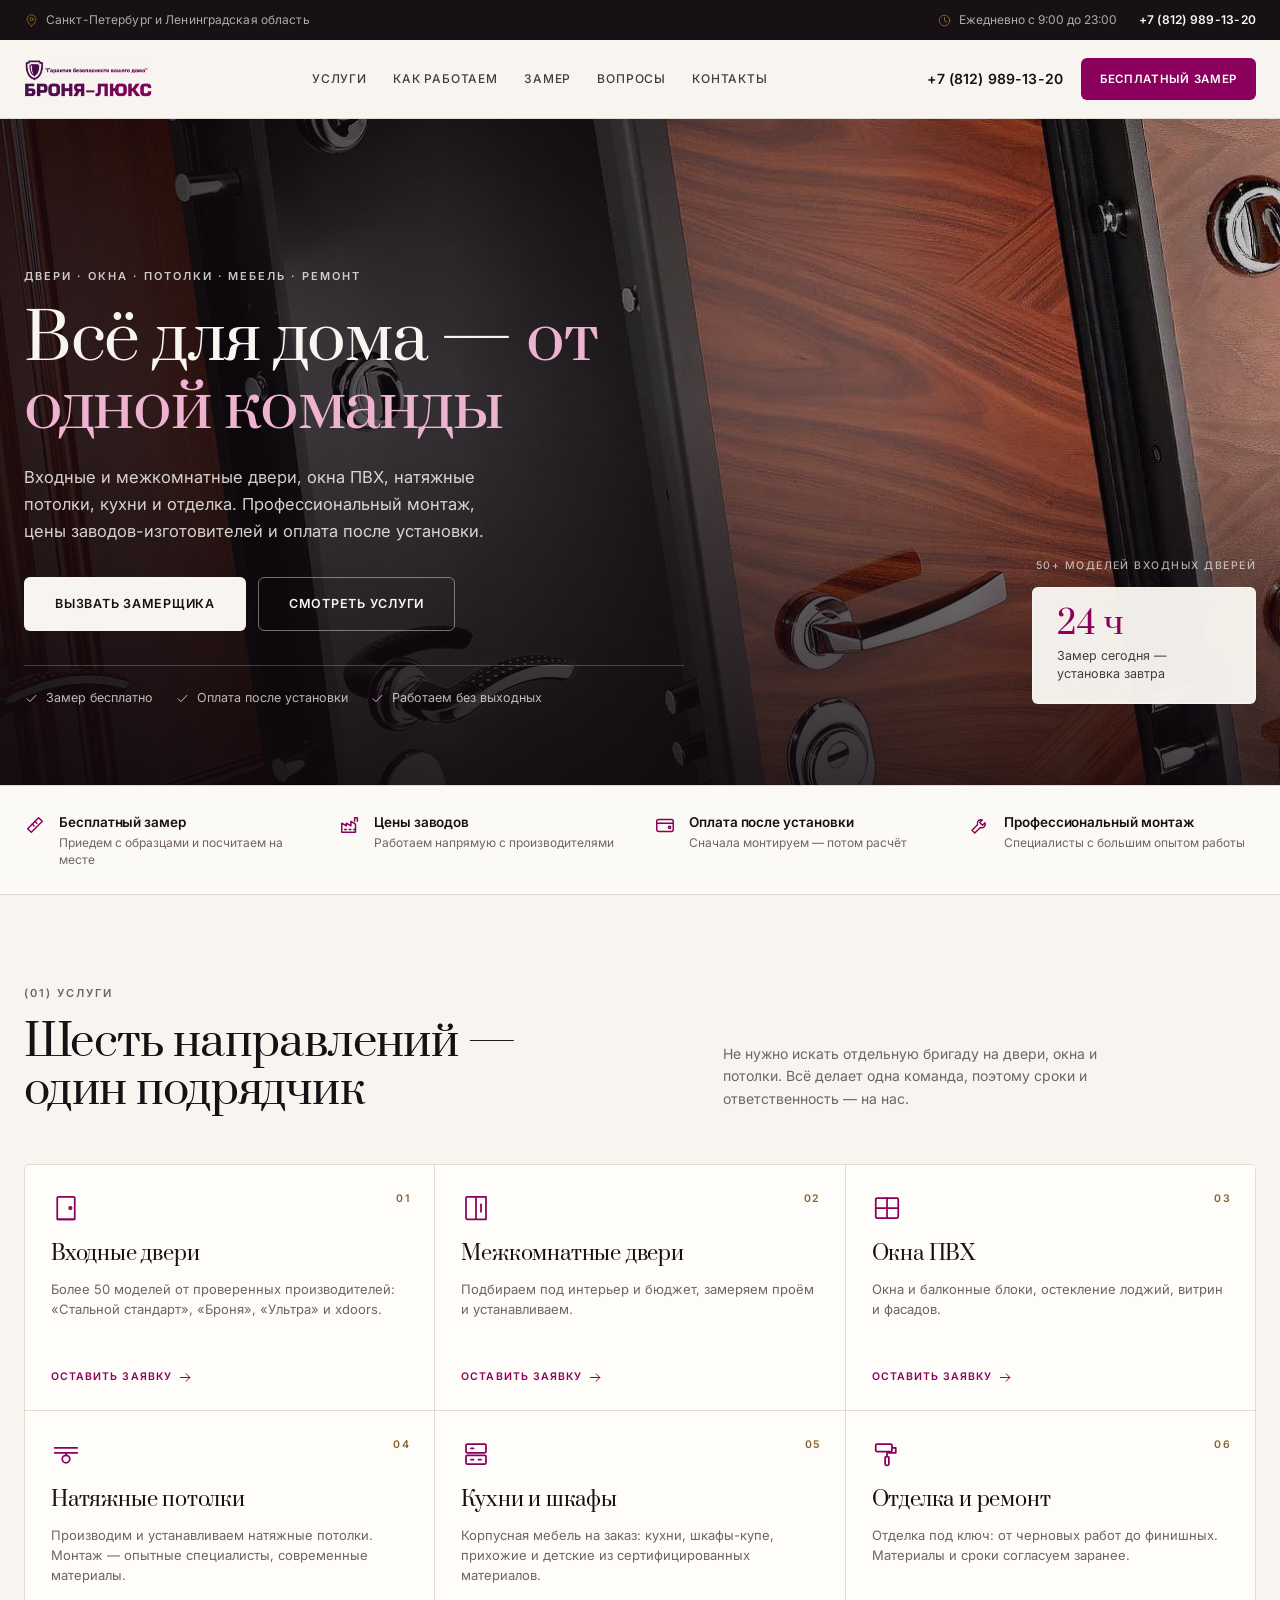
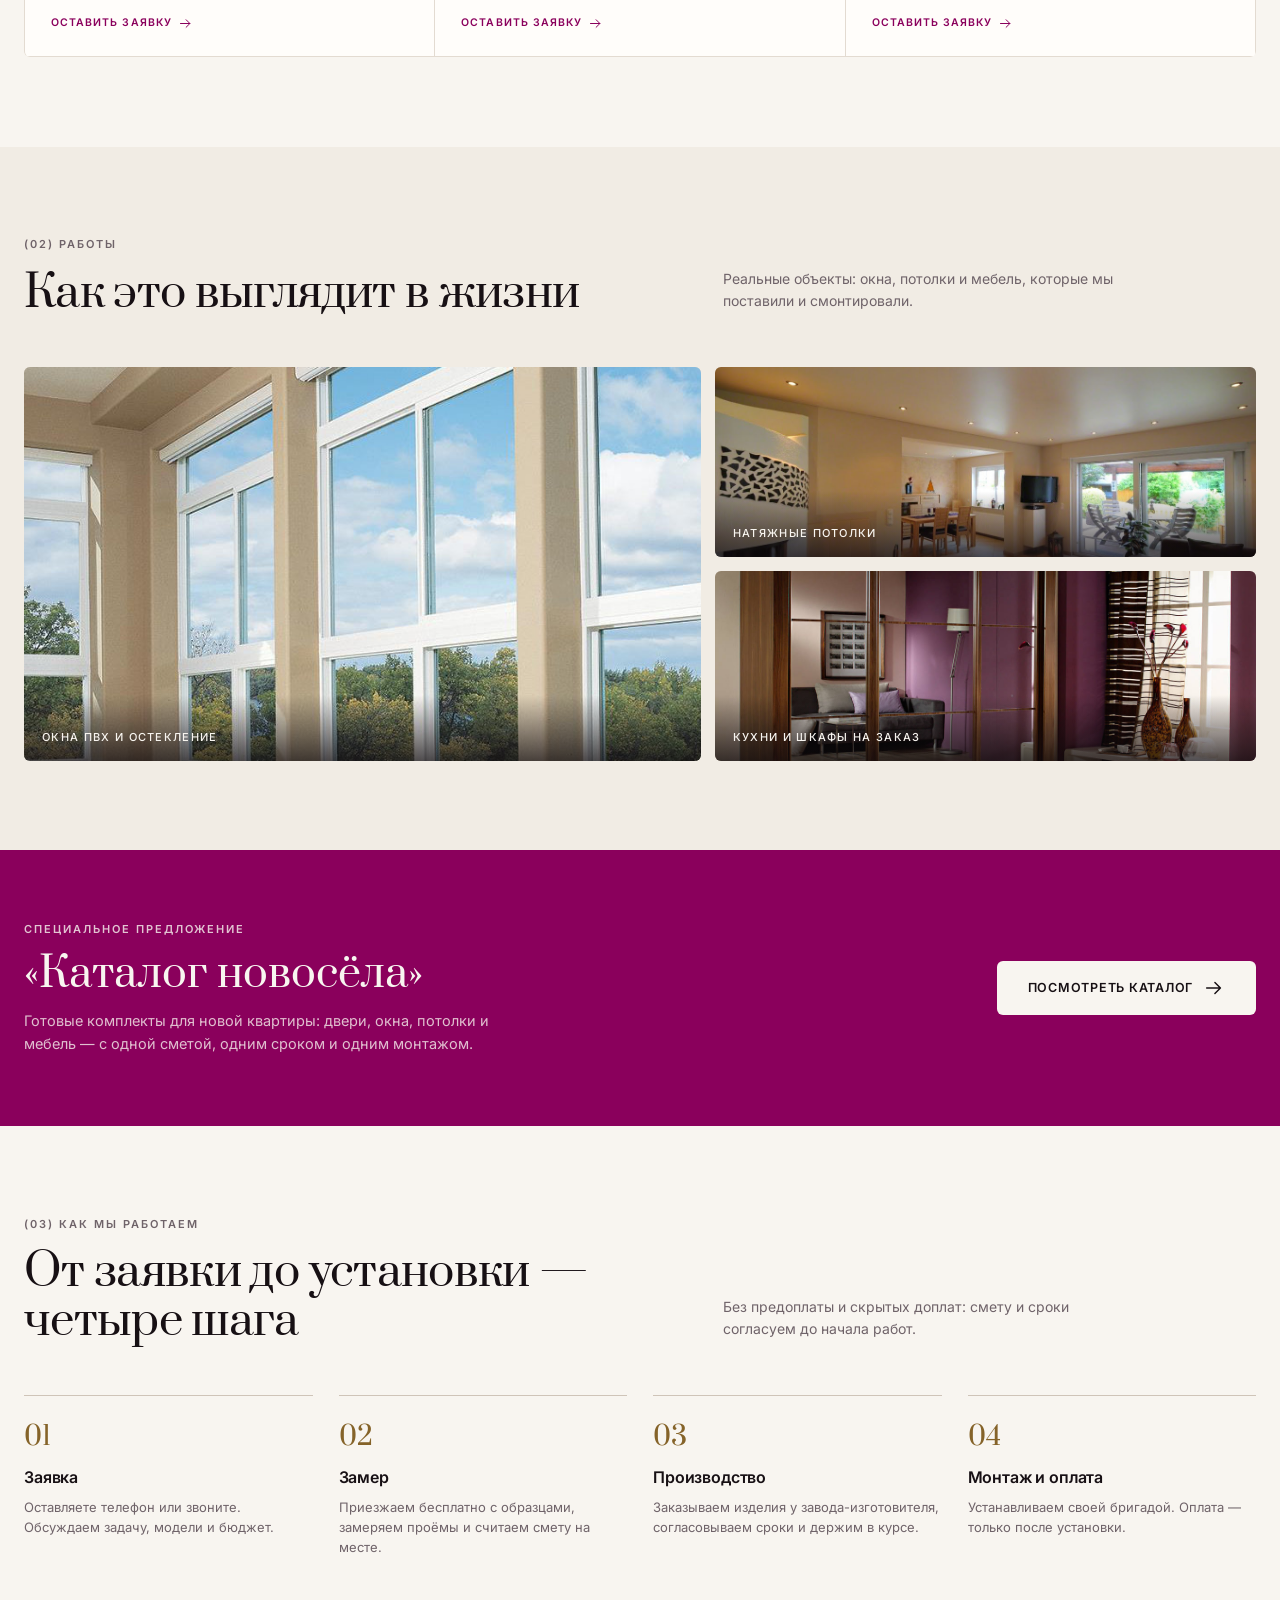
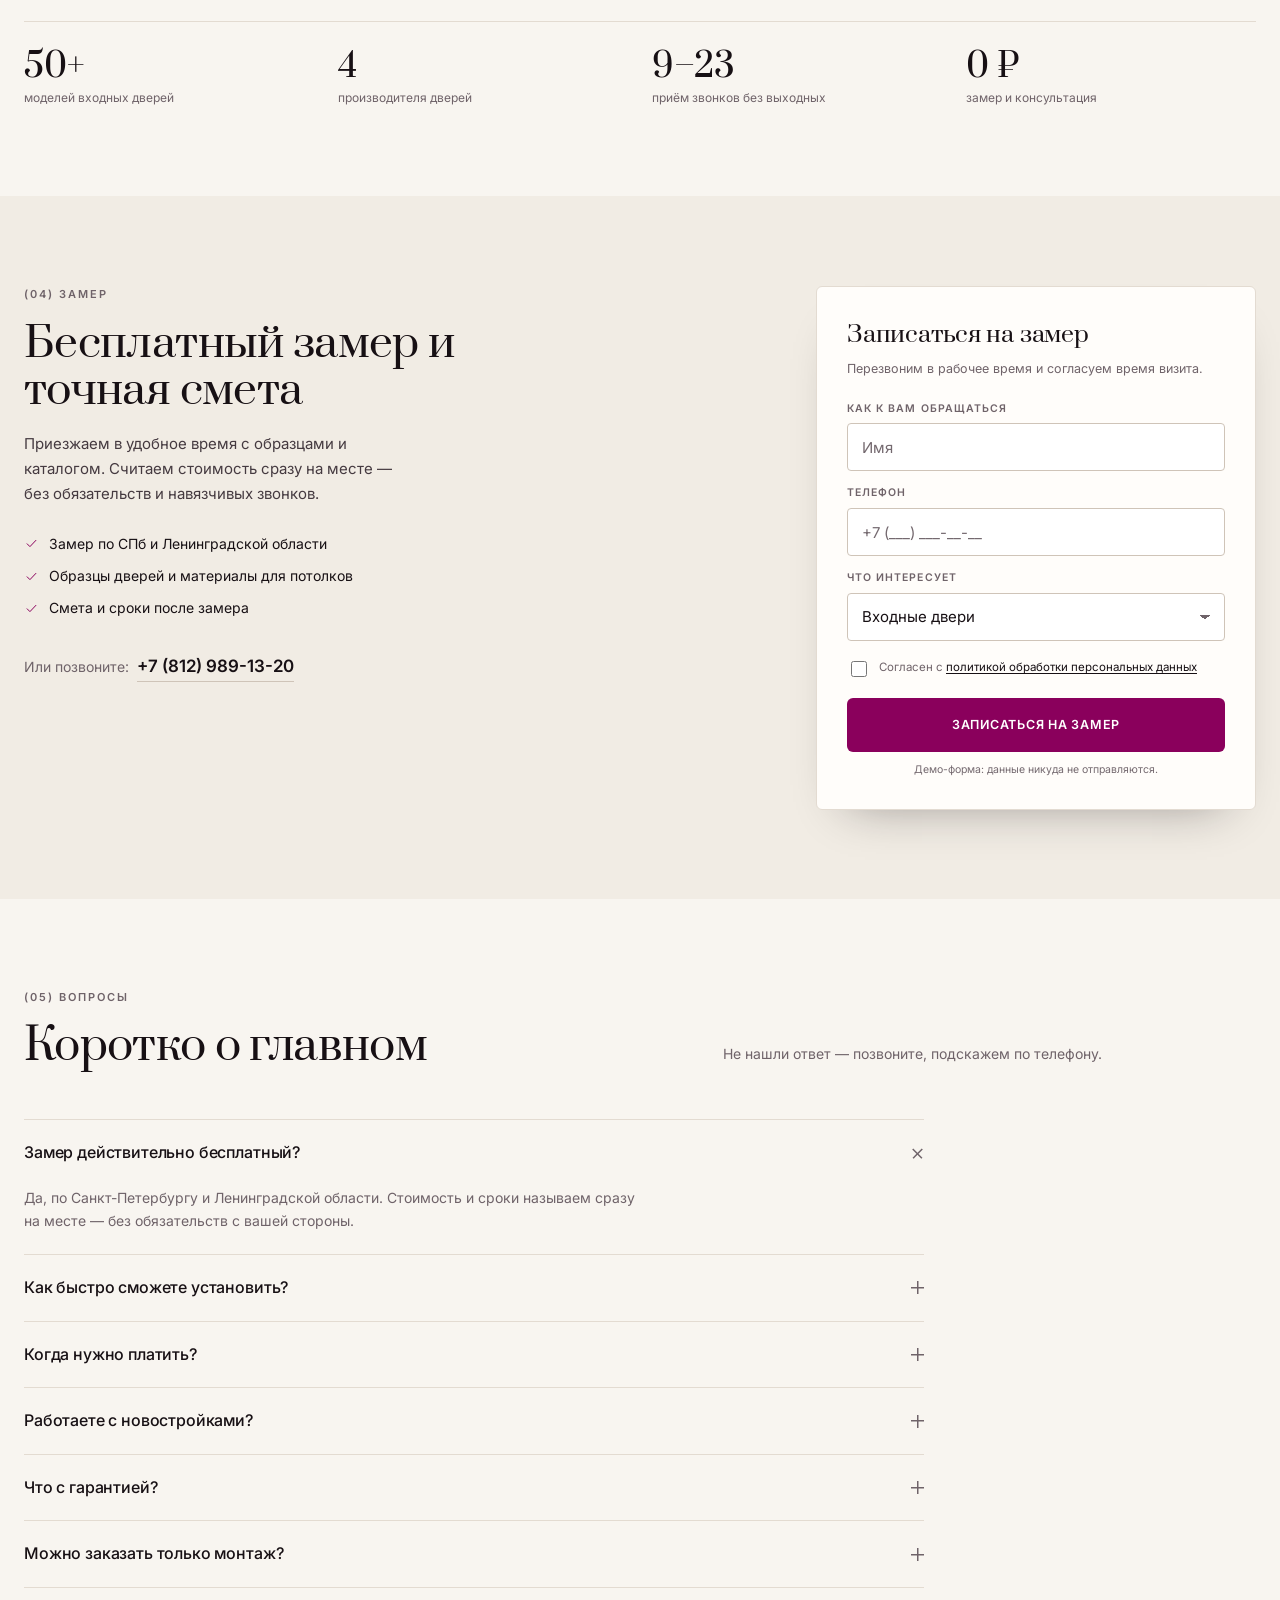
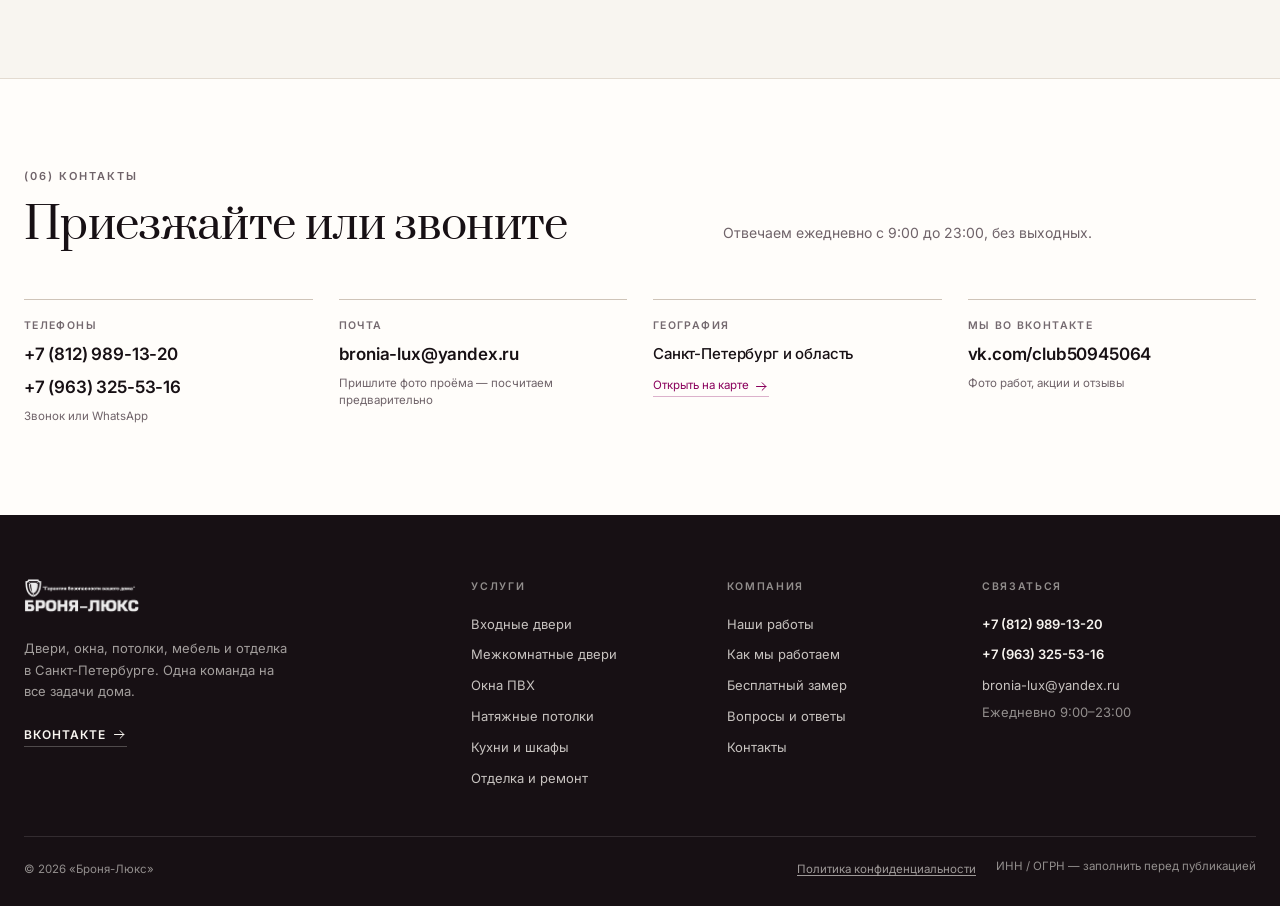
==== index.html @ d93229f7 "Концепт редизайна главной страницы Броня-Люкс" ====
<!doctype html>
<html lang="ru">
  <head>
    <meta charset="utf-8" />
    <meta name="viewport" content="width=device-width, initial-scale=1" />
    <title>Броня-Люкс — двери, окна, потолки и мебель в Санкт-Петербурге</title>
    <meta
      name="description"
      content="Входные и межкомнатные двери, окна ПВХ, натяжные потолки, кухни и отделка под ключ в Санкт-Петербурге. Бесплатный замер, цены заводов-изготовителей, оплата после установки."
    />
    <meta name="theme-color" content="#8a005c" />
    <link rel="canonical" href="https://bronia-lux.com/" />

    <meta property="og:type" content="website" />
    <meta property="og:locale" content="ru_RU" />
    <meta property="og:site_name" content="Броня-Люкс" />
    <meta property="og:title" content="Броня-Люкс — двери, окна, потолки и мебель в СПб" />
    <meta
      property="og:description"
      content="Одна команда на все задачи дома: двери, окна ПВХ, натяжные потолки, кухни и отделка. Бесплатный замер, оплата после установки."
    />
    <meta property="og:image" content="assets/doors.jpg" />
    <meta property="og:url" content="https://bronia-lux.com/" />

    <link rel="icon" href="assets/favicon.svg" type="image/svg+xml" />
    <link rel="preconnect" href="https://fonts.googleapis.com" />
    <link rel="preconnect" href="https://fonts.gstatic.com" crossorigin />
    <link
      href="https://fonts.googleapis.com/css2?family=Inter:wght@400;500;600;700&family=Prata&display=swap"
      rel="stylesheet"
    />
    <link rel="stylesheet" href="styles.css" />

    <script type="application/ld+json">
      {
        "@context": "https://schema.org",
        "@type": "HomeAndConstructionBusiness",
        "name": "Броня-Люкс",
        "description": "Двери, окна ПВХ, натяжные потолки, корпусная мебель и отделка под ключ в Санкт-Петербурге.",
        "url": "https://bronia-lux.com/",
        "telephone": "+7-812-989-13-20",
        "email": "bronia-lux@yandex.ru",
        "areaServed": ["Санкт-Петербург", "Ленинградская область"],
        "openingHours": "Mo-Su 09:00-23:00",
        "sameAs": ["https://vk.com/club50945064"],
        "priceRange": "₽₽"
      }
    </script>
  </head>

  <body id="top">
    <svg class="sprite" aria-hidden="true" focusable="false">
      <symbol id="i-door" viewBox="0 0 24 24">
        <rect x="5" y="3" width="14" height="18" rx="1" />
        <circle cx="15.5" cy="12" r="1" />
        <path d="M5 21h14" />
      </symbol>
      <symbol id="i-interior" viewBox="0 0 24 24">
        <rect x="4" y="3" width="8" height="18" rx="1" />
        <path d="M12 3h8v18h-8" />
        <path d="M16 9v6" />
      </symbol>
      <symbol id="i-window" viewBox="0 0 24 24">
        <rect x="3" y="4" width="18" height="16" rx="1" />
        <path d="M12 4v16M3 12h18" />
      </symbol>
      <symbol id="i-ceiling" viewBox="0 0 24 24">
        <path d="M3 7h18M3 11h18" />
        <circle cx="12" cy="16" r="3" />
        <path d="M12 11v2" />
      </symbol>
      <symbol id="i-kitchen" viewBox="0 0 24 24">
        <rect x="4" y="4" width="16" height="7" rx="1" />
        <rect x="4" y="13" width="16" height="7" rx="1" />
        <path d="M8 7.5h2M8 16.5h2M14 16.5h2" />
      </symbol>
      <symbol id="i-repair" viewBox="0 0 24 24">
        <rect x="3" y="4" width="13" height="6" rx="1" />
        <path d="M16 7h3v4h-7v3" />
        <rect x="10.5" y="14" width="3" height="7" rx="1" />
      </symbol>
      <symbol id="i-ruler" viewBox="0 0 24 24">
        <path d="M4 16 16 4l4 4L8 20z" />
        <path d="M9 11l2 2M12 8l2 2" />
      </symbol>
      <symbol id="i-factory" viewBox="0 0 24 24">
        <path d="M3 20V10l5 3V10l5 3V8l5 3v9z" />
        <path d="M17 8V4h3v4M6 17h2M11 17h2M16 17h2" />
      </symbol>
      <symbol id="i-wallet" viewBox="0 0 24 24">
        <rect x="3" y="6" width="18" height="13" rx="2" />
        <path d="M3 10h18" />
        <circle cx="17" cy="14.5" r="1.2" />
      </symbol>
      <symbol id="i-tools" viewBox="0 0 24 24">
        <path d="M14.5 6.5a4 4 0 0 0-5.2 5.2l-6 6 3 3 6-6a4 4 0 0 0 5.2-5.2l-2.8 2.8-3-3z" />
      </symbol>
      <symbol id="i-phone" viewBox="0 0 24 24">
        <path d="M5 4h3l2 5-2.5 1.5a12 12 0 0 0 6 6L15 14l5 2v3a2 2 0 0 1-2 2A16 16 0 0 1 3 6a2 2 0 0 1 2-2z" />
      </symbol>
      <symbol id="i-mail" viewBox="0 0 24 24">
        <rect x="3" y="5" width="18" height="14" rx="2" />
        <path d="m3 7 9 6 9-6" />
      </symbol>
      <symbol id="i-clock" viewBox="0 0 24 24">
        <circle cx="12" cy="12" r="8.5" />
        <path d="M12 7v5.5l3.5 2" />
      </symbol>
      <symbol id="i-pin" viewBox="0 0 24 24">
        <path d="M12 21s7-6 7-11a7 7 0 1 0-14 0c0 5 7 11 7 11z" />
        <circle cx="12" cy="10" r="2.5" />
      </symbol>
      <symbol id="i-arrow" viewBox="0 0 24 24">
        <path d="M4 12h15m-6-6 6 6-6 6" />
      </symbol>
      <symbol id="i-check" viewBox="0 0 24 24">
        <path d="m5 12.5 4.5 4.5L19 7" />
      </symbol>
      <symbol id="i-plus" viewBox="0 0 24 24">
        <path d="M12 5v14M5 12h14" />
      </symbol>
    </svg>

    <a class="skip-link" href="#main">Перейти к содержанию</a>

    <div class="topbar">
      <div class="container topbar__inner">
        <span class="topbar__place">
          <svg class="icon icon--sm"><use href="#i-pin" /></svg>
          Санкт-Петербург и Ленинградская область
        </span>
        <span class="topbar__right">
          <span class="topbar__hours">
            <svg class="icon icon--sm"><use href="#i-clock" /></svg>
            Ежедневно с 9:00 до 23:00
          </span>
          <a href="tel:+78129891320">+7 (812) 989-13-20</a>
        </span>
      </div>
    </div>

    <header class="header" id="header">
      <div class="container header__inner">
        <a class="logo" href="#top" aria-label="Броня-Люкс — на главную">
          <img src="assets/logo-bronia-lux.png" width="233" height="69" alt="Броня-Люкс" />
        </a>

        <nav class="nav" id="nav" aria-label="Основная навигация">
          <a href="#services">Услуги</a>
          <a href="#process">Как работаем</a>
          <a href="#lead">Замер</a>
          <a href="#faq">Вопросы</a>
          <a href="#contacts">Контакты</a>
        </nav>

        <div class="header__actions">
          <a class="header__phone" href="tel:+78129891320">+7 (812) 989-13-20</a>
          <a class="btn btn--primary header__btn" href="#lead">Бесплатный замер</a>
          <button class="burger" type="button" aria-label="Открыть меню" aria-expanded="false" aria-controls="nav">
            <span></span><span></span><span></span>
          </button>
        </div>
      </div>
    </header>

    <main id="main">
      <section class="hero">
        <div class="hero__bg" aria-hidden="true">
          <img
            src="assets/doors.jpg"
            width="1903"
            height="672"
            alt=""
            fetchpriority="high"
          />
        </div>

        <div class="container hero__inner">
          <div class="hero__copy">
            <p class="eyebrow eyebrow--light">Двери · Окна · Потолки · Мебель · Ремонт</p>
            <h1 class="hero__title">Всё для дома — <span>от одной команды</span></h1>
            <p class="hero__lead">
              Входные и межкомнатные двери, окна ПВХ, натяжные потолки, кухни и отделка. Профессиональный
              монтаж, цены заводов-изготовителей и оплата после установки.
            </p>
            <div class="hero__actions">
              <a class="btn btn--light btn--lg" href="#lead">Вызвать замерщика</a>
              <a class="btn btn--outline btn--lg" href="#services">Смотреть услуги</a>
            </div>
            <ul class="hero__points">
              <li><svg class="icon icon--sm"><use href="#i-check" /></svg> Замер бесплатно</li>
              <li><svg class="icon icon--sm"><use href="#i-check" /></svg> Оплата после установки</li>
              <li><svg class="icon icon--sm"><use href="#i-check" /></svg> Работаем без выходных</li>
            </ul>
          </div>

          <aside class="hero__aside">
            <p class="hero__badge">50+ моделей входных дверей</p>
            <div class="hero__card">
              <span class="hero__card-time">24 ч</span>
              <p>Замер сегодня —<br />установка завтра</p>
            </div>
          </aside>
        </div>
      </section>

      <section class="benefits" aria-label="Почему нас выбирают">
        <div class="container benefits__grid">
          <div class="benefit">
            <svg class="icon"><use href="#i-ruler" /></svg>
            <div>
              <p class="benefit__title">Бесплатный замер</p>
              <p class="benefit__text">Приедем с образцами и посчитаем на месте</p>
            </div>
          </div>
          <div class="benefit">
            <svg class="icon"><use href="#i-factory" /></svg>
            <div>
              <p class="benefit__title">Цены заводов</p>
              <p class="benefit__text">Работаем напрямую с производителями</p>
            </div>
          </div>
          <div class="benefit">
            <svg class="icon"><use href="#i-wallet" /></svg>
            <div>
              <p class="benefit__title">Оплата после установки</p>
              <p class="benefit__text">Сначала монтируем — потом расчёт</p>
            </div>
          </div>
          <div class="benefit">
            <svg class="icon"><use href="#i-tools" /></svg>
            <div>
              <p class="benefit__title">Профессиональный монтаж</p>
              <p class="benefit__text">Специалисты с большим опытом работы</p>
            </div>
          </div>
        </div>
      </section>

      <section class="section" id="services">
        <div class="container">
          <div class="section__head">
            <div>
              <p class="eyebrow">(01) Услуги</p>
              <h2>Шесть направлений — один подрядчик</h2>
            </div>
            <p class="section__note">
              Не нужно искать отдельную бригаду на двери, окна и потолки. Всё делает одна команда,
              поэтому сроки и ответственность — на нас.
            </p>
          </div>

          <div class="services">
            <a class="service" href="#lead">
              <span class="service__num">01</span>
              <svg class="icon icon--lg service__icon"><use href="#i-door" /></svg>
              <h3>Входные двери</h3>
              <p>Более 50 моделей от проверенных производителей: «Стальной стандарт», «Броня», «Ультра» и xdoors.</p>
              <span class="service__more">Оставить заявку <svg class="icon icon--sm"><use href="#i-arrow" /></svg></span>
            </a>
            <a class="service" href="#lead">
              <span class="service__num">02</span>
              <svg class="icon icon--lg service__icon"><use href="#i-interior" /></svg>
              <h3>Межкомнатные двери</h3>
              <p>Подбираем под интерьер и бюджет, замеряем проём и устанавливаем.</p>
              <span class="service__more">Оставить заявку <svg class="icon icon--sm"><use href="#i-arrow" /></svg></span>
            </a>
            <a class="service" href="#lead">
              <span class="service__num">03</span>
              <svg class="icon icon--lg service__icon"><use href="#i-window" /></svg>
              <h3>Окна ПВХ</h3>
              <p>Окна и балконные блоки, остекление лоджий, витрин и фасадов.</p>
              <span class="service__more">Оставить заявку <svg class="icon icon--sm"><use href="#i-arrow" /></svg></span>
            </a>
            <a class="service" href="#lead">
              <span class="service__num">04</span>
              <svg class="icon icon--lg service__icon"><use href="#i-ceiling" /></svg>
              <h3>Натяжные потолки</h3>
              <p>Производим и устанавливаем натяжные потолки. Монтаж — опытные специалисты, современные материалы.</p>
              <span class="service__more">Оставить заявку <svg class="icon icon--sm"><use href="#i-arrow" /></svg></span>
            </a>
            <a class="service" href="#lead">
              <span class="service__num">05</span>
              <svg class="icon icon--lg service__icon"><use href="#i-kitchen" /></svg>
              <h3>Кухни и шкафы</h3>
              <p>Корпусная мебель на заказ: кухни, шкафы-купе, прихожие и детские из сертифицированных материалов.</p>
              <span class="service__more">Оставить заявку <svg class="icon icon--sm"><use href="#i-arrow" /></svg></span>
            </a>
            <a class="service" href="#lead">
              <span class="service__num">06</span>
              <svg class="icon icon--lg service__icon"><use href="#i-repair" /></svg>
              <h3>Отделка и ремонт</h3>
              <p>Отделка под ключ: от черновых работ до финишных. Материалы и сроки согласуем заранее.</p>
              <span class="service__more">Оставить заявку <svg class="icon icon--sm"><use href="#i-arrow" /></svg></span>
            </a>
          </div>
        </div>
      </section>

      <section class="section section--works" id="works">
        <div class="container">
          <div class="section__head">
            <div>
              <p class="eyebrow">(02) Работы</p>
              <h2>Как это выглядит в жизни</h2>
            </div>
            <p class="section__note">Реальные объекты: окна, потолки и мебель, которые мы поставили и смонтировали.</p>
          </div>

          <div class="works">
            <figure class="work work--tall">
              <img src="assets/window.jpg" width="1300" height="459" loading="lazy" alt="Остекление и окна ПВХ" />
              <figcaption>Окна ПВХ и остекление</figcaption>
            </figure>
            <figure class="work">
              <img src="assets/roof.jpg" width="1145" height="404" loading="lazy" alt="Натяжной потолок с подсветкой" />
              <figcaption>Натяжные потолки</figcaption>
            </figure>
            <figure class="work">
              <img src="assets/furniture.jpg" width="1200" height="424" loading="lazy" alt="Кухня на заказ" />
              <figcaption>Кухни и шкафы на заказ</figcaption>
            </figure>
          </div>
        </div>
      </section>

      <section class="promo" aria-label="Каталог новосёла">
        <div class="container promo__inner">
          <div>
            <p class="eyebrow eyebrow--light">Специальное предложение</p>
            <h2>«Каталог новосёла»</h2>
            <p class="promo__text">
              Готовые комплекты для новой квартиры: двери, окна, потолки и мебель — с одной сметой,
              одним сроком и одним монтажом.
            </p>
          </div>
          <a class="btn btn--light btn--lg" href="#lead">
            Посмотреть каталог
            <svg class="icon"><use href="#i-arrow" /></svg>
          </a>
        </div>
      </section>

      <section class="section" id="process">
        <div class="container">
          <div class="section__head">
            <div>
              <p class="eyebrow">(03) Как мы работаем</p>
              <h2>От заявки до установки — четыре шага</h2>
            </div>
            <p class="section__note">Без предоплаты и скрытых доплат: смету и сроки согласуем до начала работ.</p>
          </div>

          <ol class="steps">
            <li class="step">
              <span class="step__num">01</span>
              <h3>Заявка</h3>
              <p>Оставляете телефон или звоните. Обсуждаем задачу, модели и бюджет.</p>
            </li>
            <li class="step">
              <span class="step__num">02</span>
              <h3>Замер</h3>
              <p>Приезжаем бесплатно с образцами, замеряем проёмы и считаем смету на месте.</p>
            </li>
            <li class="step">
              <span class="step__num">03</span>
              <h3>Производство</h3>
              <p>Заказываем изделия у завода-изготовителя, согласовываем сроки и держим в курсе.</p>
            </li>
            <li class="step">
              <span class="step__num">04</span>
              <h3>Монтаж и оплата</h3>
              <p>Устанавливаем своей бригадой. Оплата — только после установки.</p>
            </li>
          </ol>

          <dl class="stats">
            <div>
              <dt>50+</dt>
              <dd>моделей входных дверей</dd>
            </div>
            <div>
              <dt>4</dt>
              <dd>производителя дверей</dd>
            </div>
            <div>
              <dt>9–23</dt>
              <dd>приём звонков без выходных</dd>
            </div>
            <div>
              <dt>0 ₽</dt>
              <dd>замер и консультация</dd>
            </div>
          </dl>
        </div>
      </section>

      <section class="section section--lead" id="lead">
        <div class="container lead">
          <div class="lead__copy">
            <p class="eyebrow">(04) Замер</p>
            <h2>Бесплатный замер и точная смета</h2>
            <p class="lead__text">
              Приезжаем в удобное время с образцами и каталогом. Считаем стоимость сразу на месте —
              без обязательств и навязчивых звонков.
            </p>
            <ul class="lead__list">
              <li><svg class="icon icon--sm"><use href="#i-check" /></svg> Замер по СПб и Ленинградской области</li>
              <li><svg class="icon icon--sm"><use href="#i-check" /></svg> Образцы дверей и материалы для потолков</li>
              <li><svg class="icon icon--sm"><use href="#i-check" /></svg> Смета и сроки после замера</li>
            </ul>
            <p class="lead__call">
              Или позвоните:
              <a href="tel:+78129891320">+7 (812) 989-13-20</a>
            </p>
          </div>

          <div class="lead__form-wrap">
            <form class="form" id="lead-form" novalidate>
              <h3 class="form__title">Записаться на замер</h3>
              <p class="form__sub">Перезвоним в рабочее время и согласуем время визита.</p>

              <div class="field">
                <label for="name">Как к вам обращаться</label>
                <input
                  id="name"
                  name="name"
                  type="text"
                  autocomplete="name"
                  placeholder="Имя"
                  aria-describedby="name-error"
                  required
                />
                <span class="field__error" id="name-error" data-error-for="name"></span>
              </div>

              <div class="field">
                <label for="phone">Телефон</label>
                <input
                  id="phone"
                  name="phone"
                  type="tel"
                  inputmode="tel"
                  autocomplete="tel"
                  placeholder="+7 (___) ___-__-__"
                  aria-describedby="phone-error"
                  required
                />
                <span class="field__error" id="phone-error" data-error-for="phone"></span>
              </div>

              <div class="field">
                <label for="service">Что интересует</label>
                <select id="service" name="service">
                  <option>Входные двери</option>
                  <option>Межкомнатные двери</option>
                  <option>Окна ПВХ</option>
                  <option>Натяжные потолки</option>
                  <option>Кухни и шкафы</option>
                  <option>Отделка и ремонт</option>
                  <option>Комплексно, «Каталог новосёла»</option>
                </select>
              </div>

              <label class="consent">
                <input type="checkbox" id="consent" name="consent" aria-describedby="consent-error" required />
                <span>
                  Согласен с
                  <a href="privacy.html" target="_blank" rel="noopener">политикой обработки персональных данных</a>
                </span>
              </label>
              <span class="field__error" id="consent-error" data-error-for="consent"></span>

              <button class="btn btn--primary btn--lg btn--block" type="submit">Записаться на замер</button>
              <p class="form__note">Демо-форма: данные никуда не отправляются.</p>
            </form>

            <div class="form form--success" id="lead-success" hidden>
              <span class="form__success-icon">
                <svg class="icon icon--lg"><use href="#i-check" /></svg>
              </span>
              <h3>Заявка принята</h3>
              <p>Перезвоним в рабочее время, уточним детали и согласуем удобный день замера.</p>
              <button class="btn btn--ghost" type="button" id="lead-reset">Отправить ещё одну</button>
            </div>
          </div>
        </div>
      </section>

      <section class="section" id="faq">
        <div class="container">
          <div class="section__head">
            <div>
              <p class="eyebrow">(05) Вопросы</p>
              <h2>Коротко о главном</h2>
            </div>
            <p class="section__note">Не нашли ответ — позвоните, подскажем по телефону.</p>
          </div>

          <div class="faq">
            <details class="faq__item" open>
              <summary>Замер действительно бесплатный?</summary>
              <p>
                Да, по Санкт-Петербургу и Ленинградской области. Стоимость и сроки называем сразу на
                месте — без обязательств с вашей стороны.
              </p>
            </details>
            <details class="faq__item">
              <summary>Как быстро сможете установить?</summary>
              <p>
                Дату согласуем после замера. Если модель есть в наличии, часто получается «замер
                сегодня — установка завтра».
              </p>
            </details>
            <details class="faq__item">
              <summary>Когда нужно платить?</summary>
              <p>После установки. Предоплата не требуется.</p>
            </details>
            <details class="faq__item">
              <summary>Работаете с новостройками?</summary>
              <p>
                Да. Для новых квартир есть «Каталог новосёла» — готовые комплекты дверей, окон,
                потолков и мебели с одной сметой.
              </p>
            </details>
            <details class="faq__item">
              <summary>Что с гарантией?</summary>
              <p>
                Условия зависят от модели и производителя. Гарантия на изделие и на монтаж
                фиксируются в договоре до начала работ.
              </p>
            </details>
            <details class="faq__item">
              <summary>Можно заказать только монтаж?</summary>
              <p>
                Обсудим по телефону — зависит от изделия и объёма работ. Иногда проще и выгоднее
                заказать «под ключ».
              </p>
            </details>
          </div>
        </div>
      </section>

      <section class="section section--contacts" id="contacts">
        <div class="container">
          <div class="section__head">
            <div>
              <p class="eyebrow">(06) Контакты</p>
              <h2>Приезжайте или звоните</h2>
            </div>
            <p class="section__note">Отвечаем ежедневно с 9:00 до 23:00, без выходных.</p>
          </div>

          <div class="contacts">
            <div class="contact-card">
              <p class="contact-card__label">Телефоны</p>
              <a class="contact-card__value" href="tel:+78129891320">+7 (812) 989-13-20</a>
              <a class="contact-card__value" href="tel:+79633255316">+7 (963) 325-53-16</a>
              <p class="contact-card__hint">Звонок или WhatsApp</p>
            </div>
            <div class="contact-card">
              <p class="contact-card__label">Почта</p>
              <a class="contact-card__value" href="mailto:bronia-lux@yandex.ru">bronia-lux@yandex.ru</a>
              <p class="contact-card__hint">Пришлите фото проёма — посчитаем предварительно</p>
            </div>
            <div class="contact-card">
              <p class="contact-card__label">География</p>
              <p class="contact-card__value contact-card__value--text">Санкт-Петербург и область</p>
              <a class="contact-card__hint contact-card__link" href="https://yandex.ru/maps/?text=Броня-Люкс%20Санкт-Петербург" target="_blank" rel="noopener">
                Открыть на карте <svg class="icon icon--sm"><use href="#i-arrow" /></svg>
              </a>
            </div>
            <div class="contact-card">
              <p class="contact-card__label">Мы во ВКонтакте</p>
              <a class="contact-card__value" href="https://vk.com/club50945064" target="_blank" rel="noopener">vk.com/club50945064</a>
              <p class="contact-card__hint">Фото работ, акции и отзывы</p>
            </div>
          </div>
        </div>
      </section>
    </main>

    <footer class="footer">
      <div class="container footer__grid">
        <div class="footer__brand">
          <a class="logo logo--footer" href="#top" aria-label="Броня-Люкс — на главную">
            <img src="assets/logo-bronia-lux.png" width="233" height="69" alt="Броня-Люкс" />
          </a>
          <p>Двери, окна, потолки, мебель и отделка в Санкт-Петербурге. Одна команда на все задачи дома.</p>
          <a class="footer__social" href="https://vk.com/club50945064" target="_blank" rel="noopener">
            ВКонтакте <svg class="icon icon--sm"><use href="#i-arrow" /></svg>
          </a>
        </div>

        <nav class="footer__col" aria-label="Услуги">
          <h3>Услуги</h3>
          <ul>
            <li><a href="#services">Входные двери</a></li>
            <li><a href="#services">Межкомнатные двери</a></li>
            <li><a href="#services">Окна ПВХ</a></li>
            <li><a href="#services">Натяжные потолки</a></li>
            <li><a href="#services">Кухни и шкафы</a></li>
            <li><a href="#services">Отделка и ремонт</a></li>
          </ul>
        </nav>

        <nav class="footer__col" aria-label="Компания">
          <h3>Компания</h3>
          <ul>
            <li><a href="#works">Наши работы</a></li>
            <li><a href="#process">Как мы работаем</a></li>
            <li><a href="#lead">Бесплатный замер</a></li>
            <li><a href="#faq">Вопросы и ответы</a></li>
            <li><a href="#contacts">Контакты</a></li>
          </ul>
        </nav>

        <div class="footer__col">
          <h3>Связаться</h3>
          <ul class="footer__contacts">
            <li><a href="tel:+78129891320">+7 (812) 989-13-20</a></li>
            <li><a href="tel:+79633255316">+7 (963) 325-53-16</a></li>
            <li><a href="mailto:bronia-lux@yandex.ru">bronia-lux@yandex.ru</a></li>
            <li class="footer__hours">Ежедневно 9:00–23:00</li>
          </ul>
        </div>
      </div>

      <div class="container footer__bottom">
        <span>© 2026 «Броня-Люкс»</span>
        <span class="footer__legal">
          <a href="privacy.html">Политика конфиденциальности</a>
          <span>ИНН / ОГРН — заполнить перед публикацией</span>
        </span>
      </div>
    </footer>

    <div class="mobile-bar" aria-label="Быстрая связь">
      <a class="mobile-bar__call" href="tel:+78129891320">
        <svg class="icon"><use href="#i-phone" /></svg>
        Позвонить
      </a>
      <a class="mobile-bar__cta" href="#lead">Бесплатный замер</a>
    </div>

    <script src="script.js"></script>
  </body>
</html>
---- styles.css ----
/* =========================================================
   Броня-Люкс — концепт редизайна
   Палитра построена на фирменном бордовом из логотипа
   ========================================================= */

:root {
  --ink: #171014;
  --ink-soft: #453a40;
  --muted: #6f6369;
  --faint: #74696f;

  --paper: #f8f5f0;
  --paper-2: #f1ece4;
  --surface: #fffdfa;
  --white: #ffffff;

  --line: #e3dbd1;
  --line-strong: #cfc4b8;

  --burgundy: #8a005c;
  --burgundy-deep: #6c0048;
  --burgundy-soft: #f5e7f0;
  --blush: #efb3d2;
  --brass: #856329;
  --error: #b3261e;

  --radius: 6px;
  --container: 1240px;
  --header-h: 78px;

  --font-body: "Inter", "Segoe UI", system-ui, -apple-system, Arial, sans-serif;
  --font-display: "Prata", Georgia, "Times New Roman", serif;

  --shadow-sm: 0 2px 10px -6px rgba(23, 16, 20, 0.35);
  --shadow-md: 0 24px 48px -32px rgba(23, 16, 20, 0.45);
}

*,
*::before,
*::after {
  box-sizing: border-box;
}

html {
  scroll-behavior: smooth;
  scroll-padding-top: calc(var(--header-h) + 16px);
  -webkit-text-size-adjust: 100%;
}

body {
  margin: 0;
  background: var(--paper);
  color: var(--ink);
  font-family: var(--font-body);
  font-size: 16px;
  line-height: 1.6;
  -webkit-font-smoothing: antialiased;
}

h1,
h2,
h3,
h4,
p,
figure,
dl,
dd {
  margin: 0;
}

ul,
ol {
  margin: 0;
  padding: 0;
  list-style: none;
}

img,
svg {
  display: block;
  max-width: 100%;
}

a {
  color: inherit;
  text-decoration: none;
}

button,
input,
select {
  font: inherit;
  color: inherit;
}

::selection {
  background: var(--burgundy);
  color: var(--white);
}

:focus-visible {
  outline: 2px solid var(--burgundy);
  outline-offset: 3px;
  border-radius: 2px;
}

.sprite {
  position: absolute;
  width: 0;
  height: 0;
  overflow: hidden;
}

.container {
  width: min(var(--container), 100% - 48px);
  margin-inline: auto;
}

.icon {
  width: 22px;
  height: 22px;
  flex: none;
  fill: none;
  stroke: currentColor;
  stroke-width: 1.6;
  stroke-linecap: round;
  stroke-linejoin: round;
}

.icon--sm {
  width: 15px;
  height: 15px;
}

.icon--lg {
  width: 30px;
  height: 30px;
  stroke-width: 1.4;
}

.skip-link {
  position: absolute;
  top: 8px;
  left: 8px;
  z-index: 100;
  padding: 10px 16px;
  background: var(--ink);
  color: var(--paper);
  transform: translateY(-150%);
  transition: transform 0.2s ease;
}

.skip-link:focus {
  transform: none;
}

/* ------------------------- Кнопки ------------------------- */
.btn {
  display: inline-flex;
  align-items: center;
  justify-content: center;
  gap: 10px;
  height: 48px;
  padding: 0 24px;
  border: 1px solid transparent;
  border-radius: var(--radius);
  background: none;
  font-size: 12.5px;
  font-weight: 600;
  letter-spacing: 0.06em;
  text-transform: uppercase;
  white-space: nowrap;
  transition:
    background-color 0.22s ease,
    border-color 0.22s ease,
    color 0.22s ease,
    transform 0.22s ease,
    box-shadow 0.22s ease;
}

.btn--lg {
  height: 54px;
  padding: 0 30px;
}

.btn--block {
  width: 100%;
}

.btn--primary {
  background: var(--burgundy);
  color: var(--white);
}

.btn--primary:hover {
  background: var(--burgundy-deep);
  transform: translateY(-1px);
  box-shadow: 0 16px 28px -18px rgba(138, 0, 92, 0.9);
}

.btn--ghost {
  border-color: var(--line-strong);
  color: var(--ink);
}

.btn--ghost:hover {
  border-color: var(--ink);
  background: var(--surface);
}

.btn--light {
  background: var(--paper);
  color: var(--ink);
}

.btn--light:hover {
  background: var(--white);
  transform: translateY(-1px);
}

.btn--outline {
  border-color: rgba(248, 245, 240, 0.42);
  color: var(--paper);
}

.btn--outline:hover {
  border-color: var(--paper);
  background: rgba(248, 245, 240, 0.1);
}

/* ------------------------- Верхняя полоса ------------------------- */
.topbar {
  background: var(--ink);
  color: rgba(248, 245, 240, 0.68);
  font-size: 12px;
}

.topbar__inner {
  min-height: 40px;
  display: flex;
  align-items: center;
  justify-content: space-between;
  gap: 16px;
}

.topbar__place,
.topbar__right,
.topbar__hours {
  display: inline-flex;
  align-items: center;
  gap: 7px;
}

.topbar__place {
  letter-spacing: 0.01em;
}

.topbar__place .icon,
.topbar__hours .icon {
  color: var(--brass);
}

.topbar__right {
  gap: 22px;
}

.topbar__right a {
  padding-block: 3px;
  color: var(--paper);
  font-weight: 600;
  letter-spacing: 0.02em;
}

.topbar__right a:hover {
  color: var(--white);
  text-decoration: underline;
  text-underline-offset: 3px;
}

/* ------------------------- Шапка ------------------------- */
.header {
  position: sticky;
  top: 0;
  z-index: 40;
  background: rgba(248, 245, 240, 0.94);
  backdrop-filter: blur(14px);
  border-bottom: 1px solid var(--line);
  transition: box-shadow 0.25s ease;
}

.header.is-scrolled {
  box-shadow: 0 10px 30px -24px rgba(23, 16, 20, 0.6);
}

.header__inner {
  position: relative;
  min-height: var(--header-h);
  display: flex;
  align-items: center;
  justify-content: space-between;
  gap: 24px;
}

.logo img {
  width: auto;
  height: 38px;
}

.nav {
  display: flex;
  align-items: center;
  gap: 26px;
}

.nav a {
  position: relative;
  padding-block: 6px;
  font-size: 12px;
  font-weight: 500;
  letter-spacing: 0.07em;
  text-transform: uppercase;
  color: var(--ink-soft);
  transition: color 0.2s ease;
}

.nav a::after {
  content: "";
  position: absolute;
  left: 0;
  bottom: 0;
  width: 100%;
  height: 1px;
  background: var(--burgundy);
  transform: scaleX(0);
  transform-origin: left;
  transition: transform 0.25s ease;
}

.nav a:hover {
  color: var(--burgundy);
}

.nav a:hover::after {
  transform: scaleX(1);
}

.header__actions {
  display: flex;
  align-items: center;
  gap: 18px;
}

.header__phone {
  padding-block: 4px;
  font-size: 14px;
  font-weight: 600;
  letter-spacing: 0.01em;
  white-space: nowrap;
}

.header__phone:hover {
  color: var(--burgundy);
}

.header__btn {
  height: 42px;
  padding: 0 18px;
  font-size: 11.5px;
}

.burger {
  display: none;
  width: 44px;
  height: 44px;
  padding: 12px 10px;
  flex-direction: column;
  justify-content: space-between;
  border: 1px solid var(--line-strong);
  border-radius: var(--radius);
  background: var(--surface);
}

.burger span {
  display: block;
  height: 1.5px;
  width: 100%;
  background: var(--ink);
  transition: transform 0.25s ease, opacity 0.2s ease;
}

.burger[aria-expanded="true"] span:nth-child(1) {
  transform: translateY(8.5px) rotate(45deg);
}

.burger[aria-expanded="true"] span:nth-child(2) {
  opacity: 0;
}

.burger[aria-expanded="true"] span:nth-child(3) {
  transform: translateY(-8.5px) rotate(-45deg);
}

/* ------------------------- Hero ------------------------- */
.hero {
  position: relative;
  isolation: isolate;
  display: flex;
  align-items: flex-end;
  min-height: clamp(520px, 74vh, 700px);
  padding: clamp(48px, 6vw, 84px) 0;
  overflow: hidden;
  background: #1a1015;
  color: var(--paper);
}

.hero__bg {
  position: absolute;
  inset: 0;
  z-index: -2;
}

.hero__bg img {
  width: 100%;
  height: 100%;
  object-fit: cover;
  object-position: center 42%;
}

.hero::after {
  content: "";
  position: absolute;
  inset: 0;
  z-index: -1;
  background:
    linear-gradient(
      90deg,
      rgba(15, 9, 13, 0.86) 0%,
      rgba(15, 9, 13, 0.62) 42%,
      rgba(15, 9, 13, 0.22) 100%
    ),
    linear-gradient(to top, rgba(15, 9, 13, 0.72), rgba(15, 9, 13, 0) 58%);
}

.hero__inner {
  position: relative;
  display: flex;
  align-items: flex-end;
  justify-content: space-between;
  gap: 48px;
}

.hero__copy {
  max-width: 660px;
}

.eyebrow {
  font-size: 11px;
  font-weight: 600;
  letter-spacing: 0.18em;
  text-transform: uppercase;
  color: var(--muted);
}

.eyebrow--light {
  color: rgba(248, 245, 240, 0.8);
}

.hero__title {
  margin: 20px 0 0;
  font-family: var(--font-display);
  font-weight: 400;
  font-size: clamp(2.4rem, 5vw, 4.2rem);
  line-height: 1.06;
  letter-spacing: -0.02em;
}

.hero__title span {
  color: var(--blush);
}

.hero__lead {
  max-width: 46ch;
  margin-top: 22px;
  font-size: 16.5px;
  line-height: 1.65;
  color: rgba(248, 245, 240, 0.84);
}

.hero__actions {
  display: flex;
  flex-wrap: wrap;
  gap: 12px;
  margin-top: 32px;
}

.hero__points {
  display: flex;
  flex-wrap: wrap;
  gap: 10px 22px;
  margin-top: 34px;
  padding-top: 22px;
  border-top: 1px solid rgba(248, 245, 240, 0.22);
  font-size: 12.5px;
  color: rgba(248, 245, 240, 0.74);
}

.hero__points li {
  display: inline-flex;
  align-items: center;
  gap: 7px;
}

.hero__points .icon {
  color: var(--blush);
}

.hero__aside {
  display: flex;
  flex-direction: column;
  align-items: flex-end;
  gap: 12px;
  flex: none;
  padding-bottom: 4px;
}

.hero__badge {
  font-size: 10.5px;
  font-weight: 500;
  letter-spacing: 0.14em;
  text-transform: uppercase;
  color: rgba(248, 245, 240, 0.68);
}

.hero__card {
  min-width: 224px;
  padding: 20px 24px;
  background: rgba(248, 245, 240, 0.97);
  border: 1px solid rgba(255, 255, 255, 0.35);
  border-radius: var(--radius);
  box-shadow: var(--shadow-md);
  color: var(--ink);
}

.hero__card-time {
  display: block;
  font-family: var(--font-display);
  font-size: 32px;
  line-height: 1;
  color: var(--burgundy);
}

.hero__card p {
  margin-top: 7px;
  font-size: 12.5px;
  line-height: 1.45;
  color: var(--ink-soft);
}

/* ------------------------- Преимущества ------------------------- */
.benefits {
  border-block: 1px solid var(--line);
  background: rgba(255, 253, 250, 0.6);
  padding: 26px 0;
}

.benefits__grid {
  display: grid;
  grid-template-columns: repeat(4, minmax(0, 1fr));
  gap: 28px;
}

.benefit {
  display: flex;
  align-items: flex-start;
  gap: 13px;
}

.benefit > .icon {
  color: var(--burgundy);
  margin-top: 2px;
}

.benefit__title {
  font-size: 13.5px;
  font-weight: 600;
  letter-spacing: -0.005em;
}

.benefit__text {
  font-size: 12px;
  line-height: 1.45;
  color: var(--muted);
}

/* ------------------------- Секции ------------------------- */
.section {
  padding: clamp(60px, 7vw, 104px) 0;
}

.section__head {
  display: grid;
  grid-template-columns: minmax(0, 1.1fr) minmax(0, 0.9fr);
  align-items: end;
  gap: 32px 48px;
  margin-bottom: clamp(32px, 4vw, 48px);
}

.section__head h2 {
  margin-top: 16px;
  font-family: var(--font-display);
  font-weight: 400;
  font-size: clamp(1.9rem, 3.4vw, 2.9rem);
  line-height: 1.12;
  letter-spacing: -0.015em;
  max-width: 20ch;
}

.section__note {
  max-width: 46ch;
  padding-bottom: 6px;
  font-size: 14px;
  line-height: 1.6;
  color: var(--muted);
}

/* ------------------------- Услуги ------------------------- */
.services {
  display: grid;
  grid-template-columns: repeat(3, minmax(0, 1fr));
  border-top: 1px solid var(--line);
  border-left: 1px solid var(--line);
  border-radius: var(--radius);
  overflow: hidden;
}

.service {
  position: relative;
  display: flex;
  flex-direction: column;
  gap: 9px;
  min-height: 246px;
  padding: 28px 26px 24px;
  background: var(--surface);
  border-right: 1px solid var(--line);
  border-bottom: 1px solid var(--line);
  transition:
    background-color 0.25s ease,
    color 0.25s ease;
}

.service__num {
  position: absolute;
  top: 26px;
  right: 24px;
  font-size: 10.5px;
  font-weight: 600;
  letter-spacing: 0.14em;
  color: var(--brass);
}

.service__icon {
  color: var(--burgundy);
  margin-bottom: 6px;
}

.service h3 {
  font-family: var(--font-display);
  font-weight: 400;
  font-size: 20px;
  letter-spacing: -0.01em;
}

.service p {
  flex: 1;
  font-size: 13px;
  line-height: 1.55;
  color: var(--muted);
}

.service__more {
  display: inline-flex;
  align-items: center;
  gap: 6px;
  margin-top: 6px;
  font-size: 10.5px;
  font-weight: 600;
  letter-spacing: 0.1em;
  text-transform: uppercase;
  color: var(--burgundy);
}

.service__more .icon {
  transition: transform 0.25s ease;
}

.service:hover {
  background: var(--burgundy);
  color: var(--white);
}

.service:hover .service__icon,
.service:hover .service__num,
.service:hover .service__more {
  color: var(--white);
}

.service:hover .service__num {
  color: rgba(255, 255, 255, 0.6);
}

.service:hover p {
  color: rgba(255, 255, 255, 0.78);
}

.service:hover .service__more .icon {
  transform: translateX(4px);
}

/* ------------------------- Работы ------------------------- */
.section--works {
  background: var(--paper-2);
}

.works {
  display: grid;
  grid-template-columns: 1.25fr 1fr;
  grid-auto-rows: 190px;
  gap: 14px;
}

.work {
  position: relative;
  overflow: hidden;
  border-radius: var(--radius);
  background: var(--line);
}

.work--tall {
  grid-row: span 2;
}

.work img {
  position: absolute;
  inset: 0;
  width: 100%;
  height: 100%;
  object-fit: cover;
  transition: transform 0.7s cubic-bezier(0.2, 0.8, 0.2, 1);
}

.work:hover img {
  transform: scale(1.04);
}

.work figcaption {
  position: absolute;
  left: 0;
  right: 0;
  bottom: 0;
  padding: 34px 18px 14px;
  background: linear-gradient(to top, rgba(15, 10, 13, 0.72), rgba(15, 10, 13, 0));
  color: var(--paper);
  font-size: 11px;
  font-weight: 500;
  letter-spacing: 0.12em;
  text-transform: uppercase;
}

/* ------------------------- Промо-баннер ------------------------- */
.promo {
  background: var(--burgundy);
  color: var(--paper);
  padding: clamp(44px, 5.5vw, 72px) 0;
}

.promo__inner {
  display: flex;
  align-items: center;
  justify-content: space-between;
  gap: 40px;
}

.promo h2 {
  margin-top: 14px;
  font-family: var(--font-display);
  font-weight: 400;
  font-size: clamp(1.9rem, 3.2vw, 2.6rem);
  line-height: 1.1;
}

.promo__text {
  max-width: 56ch;
  margin-top: 12px;
  font-size: 14.5px;
  line-height: 1.6;
  color: rgba(248, 245, 240, 0.78);
}

/* ------------------------- Шаги ------------------------- */
.steps {
  display: grid;
  grid-template-columns: repeat(4, minmax(0, 1fr));
  gap: 26px;
}

.step {
  padding-top: 20px;
  border-top: 1px solid var(--line-strong);
}

.step__num {
  font-family: var(--font-display);
  font-size: 26px;
  color: var(--brass);
}

.step h3 {
  margin-top: 8px;
  font-size: 16px;
  font-weight: 600;
  letter-spacing: -0.01em;
}

.step p {
  margin-top: 6px;
  font-size: 13px;
  line-height: 1.55;
  color: var(--muted);
}

.stats {
  display: grid;
  grid-template-columns: repeat(4, minmax(0, 1fr));
  gap: 24px;
  margin-top: clamp(40px, 5vw, 64px);
  padding-top: 28px;
  border-top: 1px solid var(--line);
}

.stats dt {
  font-family: var(--font-display);
  font-size: clamp(26px, 2.6vw, 34px);
  line-height: 1;
  color: var(--ink);
}

.stats dd {
  margin-top: 6px;
  font-size: 12px;
  line-height: 1.45;
  color: var(--muted);
}

/* ------------------------- Замер / форма ------------------------- */
.section--lead {
  background: var(--paper-2);
}

.lead {
  display: grid;
  grid-template-columns: minmax(0, 1fr) minmax(0, 440px);
  gap: clamp(36px, 5vw, 72px);
  align-items: start;
}

.lead h2 {
  margin-top: 16px;
  font-family: var(--font-display);
  font-weight: 400;
  font-size: clamp(1.9rem, 3.3vw, 2.7rem);
  line-height: 1.12;
  letter-spacing: -0.015em;
  max-width: 18ch;
}

.lead__text {
  max-width: 44ch;
  margin-top: 18px;
  font-size: 15px;
  line-height: 1.65;
  color: var(--ink-soft);
}

.lead__list {
  display: flex;
  flex-direction: column;
  gap: 10px;
  margin-top: 26px;
  font-size: 14px;
}

.lead__list li {
  display: flex;
  align-items: center;
  gap: 10px;
}

.lead__list .icon {
  color: var(--burgundy);
}

.lead__call {
  margin-top: 30px;
  font-size: 14px;
  color: var(--muted);
}

.lead__call a {
  display: inline-block;
  padding: 3px 0 2px;
  font-size: 17px;
  font-weight: 600;
  color: var(--ink);
  border-bottom: 1px solid var(--line-strong);
  padding-bottom: 1px;
  margin-left: 4px;
}

.lead__call a:hover {
  color: var(--burgundy);
  border-color: var(--burgundy);
}

.form {
  padding: 30px;
  background: var(--surface);
  border: 1px solid var(--line);
  border-radius: var(--radius);
  box-shadow: var(--shadow-md);
}

.form__title {
  font-family: var(--font-display);
  font-weight: 400;
  font-size: 23px;
  letter-spacing: -0.01em;
}

.form__sub {
  margin-top: 6px;
  margin-bottom: 22px;
  font-size: 12.5px;
  line-height: 1.5;
  color: var(--muted);
}

.field {
  margin-bottom: 14px;
}

.field label {
  display: block;
  margin-bottom: 6px;
  font-size: 10.5px;
  font-weight: 600;
  letter-spacing: 0.1em;
  text-transform: uppercase;
  color: var(--muted);
}

.field input,
.field select {
  width: 100%;
  height: 48px;
  padding: 0 14px;
  border: 1px solid var(--line-strong);
  border-radius: 4px;
  background: var(--white);
  font-size: 15px;
  transition:
    border-color 0.2s ease,
    box-shadow 0.2s ease;
}

.field select {
  appearance: none;
  background-image: linear-gradient(45deg, transparent 50%, var(--muted) 50%),
    linear-gradient(135deg, var(--muted) 50%, transparent 50%);
  background-position: calc(100% - 19px) 21px, calc(100% - 14px) 21px;
  background-size: 5px 5px, 5px 5px;
  background-repeat: no-repeat;
  cursor: pointer;
}

.field input::placeholder {
  color: var(--faint);
}

.field input:focus,
.field select:focus {
  outline: none;
  border-color: var(--burgundy);
  box-shadow: 0 0 0 3px rgba(138, 0, 92, 0.12);
}

.field input[aria-invalid="true"] {
  border-color: var(--error);
}

.field__error {
  display: block;
  min-height: 0;
  margin-top: 4px;
  font-size: 11.5px;
  color: var(--error);
}

.consent {
  display: flex;
  align-items: flex-start;
  gap: 9px;
  margin: 18px 0 4px;
  font-size: 11.5px;
  line-height: 1.5;
  color: var(--muted);
}

.consent input {
  width: 16px;
  height: 16px;
  margin-top: 2px;
  flex: none;
  accent-color: var(--burgundy);
}

.consent a {
  color: var(--ink);
  text-decoration: underline;
  text-underline-offset: 2px;
  padding-block: 3px;
}

.consent a:hover {
  color: var(--burgundy);
}

.form .btn {
  margin-top: 14px;
}

.form__note {
  margin-top: 10px;
  text-align: center;
  font-size: 10.5px;
  color: var(--faint);
}

.form--success {
  text-align: center;
  padding-block: 46px;
}

.form__success-icon {
  display: inline-grid;
  place-items: center;
  width: 56px;
  height: 56px;
  margin-bottom: 18px;
  border-radius: 50%;
  background: var(--burgundy-soft);
  color: var(--burgundy);
}

.form--success h3 {
  font-family: var(--font-display);
  font-weight: 400;
  font-size: 24px;
}

.form--success p {
  max-width: 34ch;
  margin: 10px auto 22px;
  font-size: 13.5px;
  line-height: 1.6;
  color: var(--muted);
}

/* ------------------------- FAQ ------------------------- */
.faq {
  max-width: 900px;
  border-top: 1px solid var(--line);
}

.faq__item {
  border-bottom: 1px solid var(--line);
}

.faq__item summary {
  display: flex;
  align-items: center;
  justify-content: space-between;
  gap: 20px;
  padding: 20px 0;
  font-size: 16px;
  font-weight: 500;
  letter-spacing: -0.01em;
  cursor: pointer;
  list-style: none;
}

.faq__item summary::-webkit-details-marker {
  display: none;
}

.faq__item summary::after {
  content: "";
  width: 13px;
  height: 13px;
  flex: none;
  background:
    linear-gradient(var(--muted), var(--muted)) center / 100% 1.5px no-repeat,
    linear-gradient(var(--muted), var(--muted)) center / 1.5px 100% no-repeat;
  transition: transform 0.25s ease;
}

.faq__item[open] summary::after {
  transform: rotate(45deg);
}

.faq__item summary:hover {
  color: var(--burgundy);
}

.faq__item p {
  max-width: 70ch;
  padding-bottom: 22px;
  font-size: 14px;
  line-height: 1.65;
  color: var(--muted);
}

/* ------------------------- Контакты ------------------------- */
.section--contacts {
  background: var(--surface);
  border-top: 1px solid var(--line);
}

.contacts {
  display: grid;
  grid-template-columns: repeat(4, minmax(0, 1fr));
  gap: 26px;
}

.contact-card {
  padding-top: 18px;
  border-top: 1px solid var(--line-strong);
}

.contact-card__label {
  font-size: 10.5px;
  font-weight: 600;
  letter-spacing: 0.13em;
  text-transform: uppercase;
  color: var(--faint);
}

.contact-card__value {
  display: block;
  margin-top: 9px;
  font-size: 17px;
  font-weight: 600;
  letter-spacing: -0.01em;
  line-height: 1.4;
}

a.contact-card__value:hover {
  color: var(--burgundy);
}

.contact-card__value--text {
  font-size: 15px;
  font-weight: 500;
}

.contact-card__hint {
  margin-top: 8px;
  font-size: 11.5px;
  line-height: 1.5;
  color: var(--muted);
}

.contact-card__link {
  display: inline-flex;
  align-items: center;
  gap: 5px;
  padding: 5px 0 3px;
  font-size: 11.5px;
  color: var(--burgundy);
  border-bottom: 1px solid rgba(138, 0, 92, 0.3);
  padding-bottom: 1px;
}

.contact-card__link:hover {
  border-color: var(--burgundy);
}

/* ------------------------- Подвал ------------------------- */
.footer {
  background: var(--ink);
  color: rgba(248, 245, 240, 0.62);
  padding: clamp(44px, 5vw, 64px) 0 24px;
}

.footer__grid {
  display: grid;
  grid-template-columns: 1.5fr 0.8fr 0.8fr 1fr;
  gap: 36px;
}

.logo--footer {
  display: inline-block;
  margin-bottom: 18px;
}

.logo--footer img {
  height: 34px;
  filter: brightness(0) invert(1);
  opacity: 0.92;
}

.footer__brand p {
  max-width: 34ch;
  font-size: 13px;
  line-height: 1.65;
}

.footer__social {
  display: inline-flex;
  align-items: center;
  gap: 6px;
  margin-top: 18px;
  padding: 4px 0 3px;
  font-size: 12px;
  font-weight: 600;
  letter-spacing: 0.08em;
  text-transform: uppercase;
  color: var(--paper);
  border-bottom: 1px solid rgba(248, 245, 240, 0.25);
  padding-bottom: 2px;
}

.footer__social:hover {
  border-color: var(--brass);
}

.footer h3 {
  margin-bottom: 14px;
  font-size: 10.5px;
  font-weight: 600;
  letter-spacing: 0.16em;
  text-transform: uppercase;
  color: rgba(248, 245, 240, 0.55);
}

.footer__col ul {
  display: flex;
  flex-direction: column;
  gap: 2px;
  font-size: 13px;
}

.footer__col a {
  display: inline-block;
  padding-block: 4px;
  color: rgba(248, 245, 240, 0.78);
  transition: color 0.2s ease;
}

.footer__col a:hover {
  color: var(--white);
}

.footer__contacts li:first-child a,
.footer__contacts li:nth-child(2) a {
  font-weight: 600;
  color: var(--paper);
}

.footer__hours {
  color: rgba(248, 245, 240, 0.55);
}

.footer__bottom {
  display: flex;
  align-items: center;
  justify-content: space-between;
  flex-wrap: wrap;
  gap: 10px 24px;
  margin-top: 44px;
  padding-top: 20px;
  border-top: 1px solid rgba(248, 245, 240, 0.12);
  font-size: 11.5px;
  color: rgba(248, 245, 240, 0.55);
}

.footer__legal {
  display: flex;
  flex-wrap: wrap;
  gap: 8px 20px;
}

.footer__legal a {
  display: inline-block;
  padding-block: 3px;
  color: rgba(248, 245, 240, 0.6);
  text-decoration: underline;
  text-underline-offset: 2px;
}

.footer__legal a:hover {
  color: var(--paper);
}

/* ------------------------- Мобильная панель ------------------------- */
.mobile-bar {
  display: none;
}

/* ------------------------- Анимации появления ------------------------- */
.reveal {
  opacity: 0;
  transform: translateY(18px);
  transition:
    opacity 0.7s cubic-bezier(0.2, 0.8, 0.2, 1),
    transform 0.7s cubic-bezier(0.2, 0.8, 0.2, 1);
}

.reveal.is-visible {
  opacity: 1;
  transform: none;
}

/* ------------------------- Адаптив ------------------------- */
@media (max-width: 1180px) {
  .header__phone {
    display: none;
  }

  .footer__grid {
    grid-template-columns: 1.3fr 1fr 1fr;
  }

  .footer__col:last-child {
    grid-column: 1 / -1;
  }

  .footer__contacts {
    flex-direction: row !important;
    flex-wrap: wrap;
    gap: 8px 24px !important;
  }
}

@media (max-width: 1024px) {
  .services {
    grid-template-columns: repeat(2, minmax(0, 1fr));
  }

  .hero__inner {
    gap: 32px;
  }

  .benefits__grid {
    grid-template-columns: repeat(2, minmax(0, 1fr));
    gap: 22px;
  }

  .lead {
    grid-template-columns: minmax(0, 1fr) minmax(0, 400px);
    gap: 36px;
  }
}

@media (max-width: 900px) {
  :root {
    --header-h: 68px;
  }

  .topbar {
    display: none;
  }

  .header__btn {
    display: none;
  }

  .burger {
    display: flex;
  }

  .nav {
    position: absolute;
    top: calc(100% + 1px);
    left: 0;
    right: 0;
    display: none;
    flex-direction: column;
    align-items: stretch;
    gap: 0;
    padding: 8px;
    background: var(--surface);
    border: 1px solid var(--line);
    border-radius: 0 0 var(--radius) var(--radius);
    box-shadow: var(--shadow-md);
  }

  .nav.is-open {
    display: flex;
  }

  .nav a {
    padding: 13px 14px;
    font-size: 13px;
    border-radius: 4px;
  }

  .nav a::after {
    display: none;
  }

  .nav a:hover {
    background: var(--paper);
  }

  .hero {
    min-height: 0;
    padding: 44px 0 48px;
  }

  .hero__inner {
    flex-direction: column;
    align-items: flex-start;
    gap: 30px;
  }

  .hero__copy {
    max-width: 620px;
  }

  .hero__title {
    max-width: 16ch;
  }

  .hero__lead {
    max-width: 52ch;
  }

  .hero__aside {
    width: 100%;
    flex-direction: row;
    align-items: center;
    justify-content: space-between;
    flex-wrap: wrap;
    gap: 12px 20px;
    padding-bottom: 0;
  }

  .hero__card {
    order: 2;
  }

  .hero__badge {
    order: 1;
  }

  .section__head {
    grid-template-columns: 1fr;
    align-items: start;
    gap: 14px;
  }

  .section__head h2,
  .lead h2 {
    max-width: 24ch;
  }

  .section__note {
    padding-bottom: 0;
  }

  .works {
    grid-auto-rows: 170px;
  }

  .lead {
    grid-template-columns: 1fr;
  }

  .form {
    max-width: 520px;
  }

  .contacts {
    grid-template-columns: repeat(2, minmax(0, 1fr));
    gap: 28px 20px;
  }

  .footer__grid {
    grid-template-columns: 1fr 1fr;
    gap: 32px 24px;
  }

  .footer__brand {
    grid-column: 1 / -1;
  }

  .footer__col:last-child {
    grid-column: 1 / -1;
  }

  .mobile-bar {
    position: fixed;
    left: 0;
    right: 0;
    bottom: 0;
    z-index: 50;
    display: grid;
    grid-template-columns: 1fr 1.4fr;
    gap: 1px;
    background: var(--line);
    border-top: 1px solid var(--line);
    padding-bottom: env(safe-area-inset-bottom);
  }

  .mobile-bar a {
    display: flex;
    align-items: center;
    justify-content: center;
    gap: 8px;
    min-height: 56px;
    font-size: 12px;
    font-weight: 600;
    letter-spacing: 0.06em;
    text-transform: uppercase;
    background: var(--surface);
    color: var(--ink);
  }

  .mobile-bar__cta {
    background: var(--burgundy) !important;
    color: var(--white) !important;
  }

  body {
    padding-bottom: 57px;
  }
}

@media (max-width: 760px) {
  .container {
    width: calc(100% - 32px);
  }

  .hero {
    padding: 34px 0 38px;
  }

  .hero__title {
    font-size: clamp(2.1rem, 8.4vw, 2.9rem);
  }

  .hero__lead {
    font-size: 15px;
  }

  .hero__card {
    order: 2;
    display: flex;
    align-items: center;
    gap: 16px;
    padding: 14px 18px;
    min-width: 0;
  }

  .hero__card p {
    margin-top: 0;
  }

  .hero__badge {
    order: 1;
    font-size: 9.5px;
    letter-spacing: 0.1em;
  }

  .hero__aside {
    flex-direction: column;
    align-items: stretch;
    gap: 10px;
  }

  .hero__card-time {
    font-size: 26px;
  }

  .benefits {
    padding: 20px 0;
  }

  .benefits__grid {
    gap: 18px;
  }

  .benefit__text {
    display: none;
  }

  .promo__inner {
    flex-direction: column;
    align-items: flex-start;
    gap: 26px;
  }

  .promo__inner .btn {
    width: 100%;
  }

  .works {
    grid-template-columns: 1fr;
    grid-auto-rows: 190px;
  }

  .work--tall {
    grid-row: span 1;
  }

  .steps {
    grid-template-columns: 1fr 1fr;
    gap: 22px 18px;
  }

  .stats {
    grid-template-columns: 1fr 1fr;
    gap: 20px;
  }

  .form {
    padding: 22px;
  }

  .faq__item summary {
    font-size: 15px;
    padding: 17px 0;
  }

  .footer__bottom {
    flex-direction: column;
    align-items: flex-start;
  }
}

@media (max-width: 560px) {
  .services {
    grid-template-columns: 1fr;
  }

  .service {
    min-height: 0;
    padding: 22px 20px 20px;
  }

  .btn {
    height: 46px;
    padding: 0 20px;
  }

  .btn--lg {
    height: 50px;
    padding: 0 24px;
  }

  .hero__actions {
    flex-direction: column;
  }

  .hero__actions .btn {
    width: 100%;
  }

  .contacts {
    grid-template-columns: 1fr;
  }

  .footer__grid {
    grid-template-columns: 1fr;
  }

  .footer__col:last-child,
  .footer__brand {
    grid-column: auto;
  }

  .footer__contacts {
    flex-direction: column !important;
    align-items: flex-start;
  }
}

@media (prefers-reduced-motion: reduce) {
  html {
    scroll-behavior: auto;
  }

  *,
  *::before,
  *::after {
    animation-duration: 0.001ms !important;
    transition-duration: 0.001ms !important;
  }

  .reveal {
    opacity: 1;
    transform: none;
  }
}
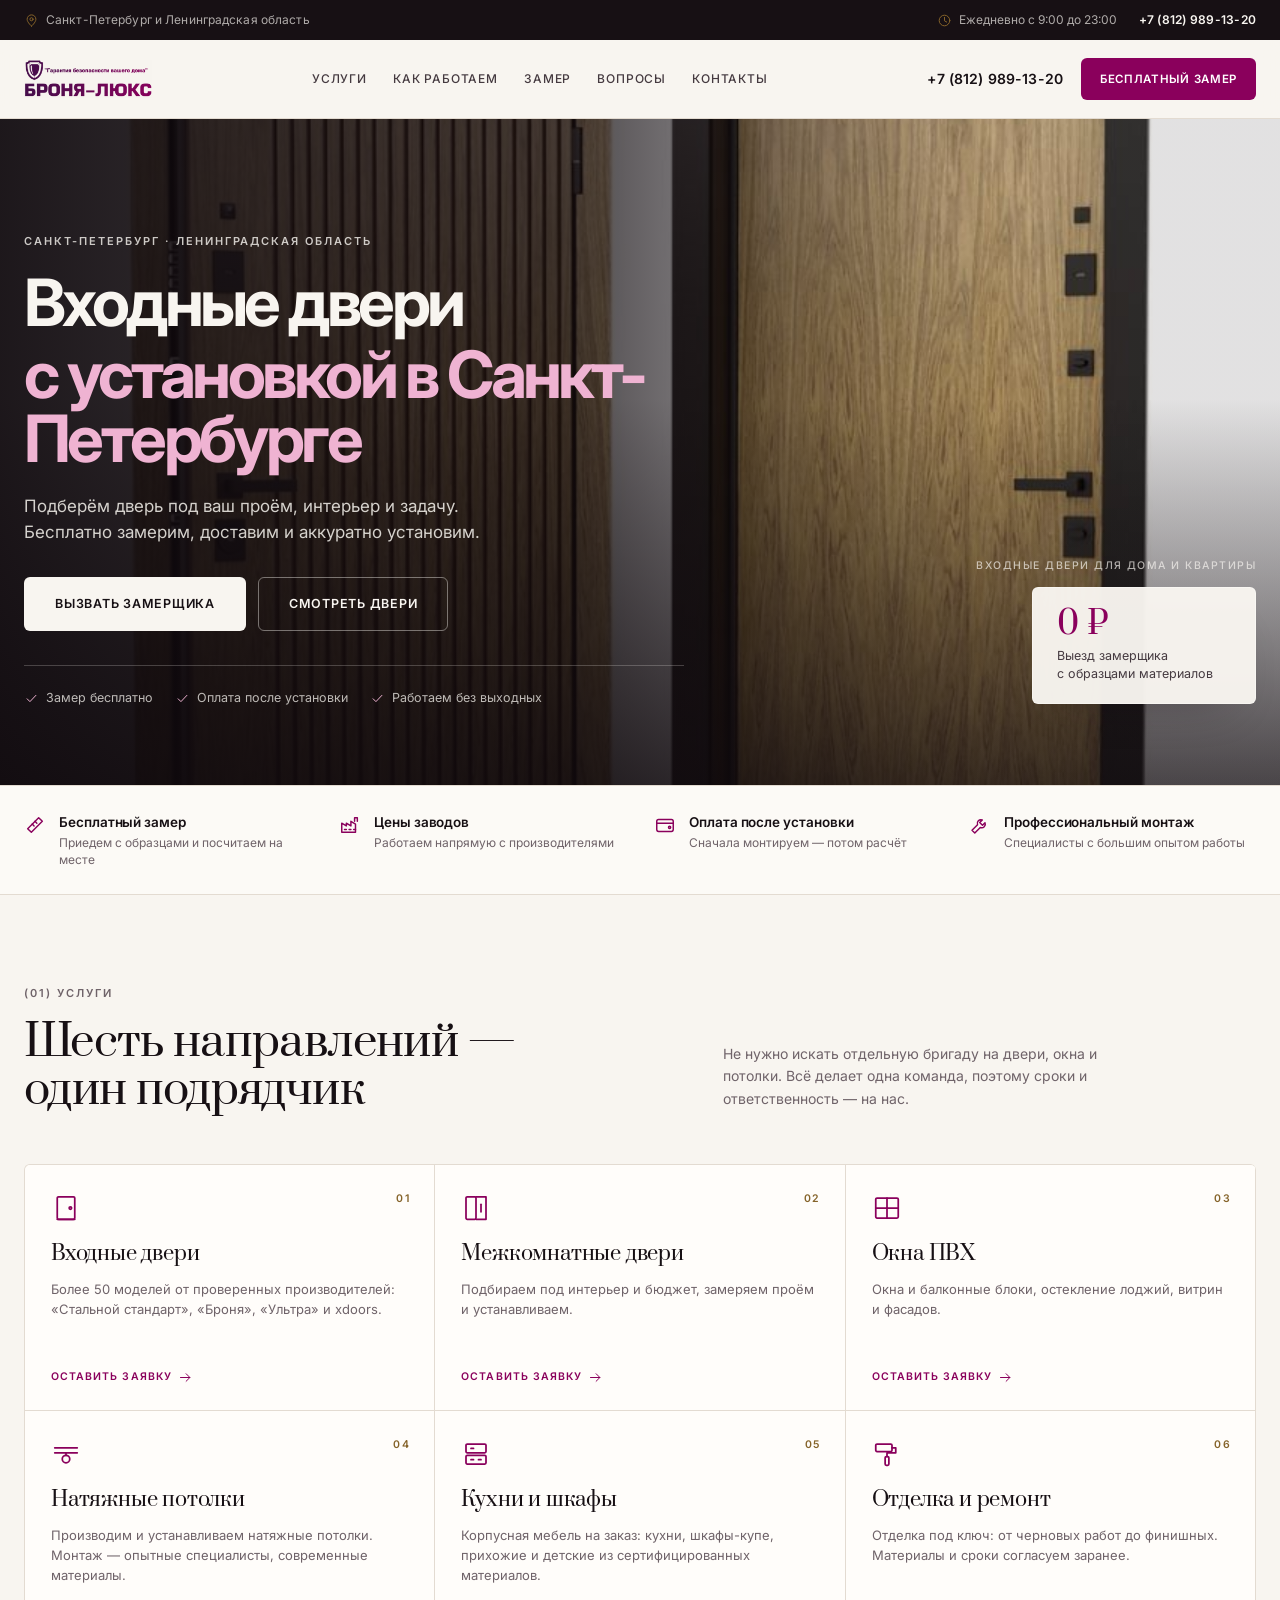
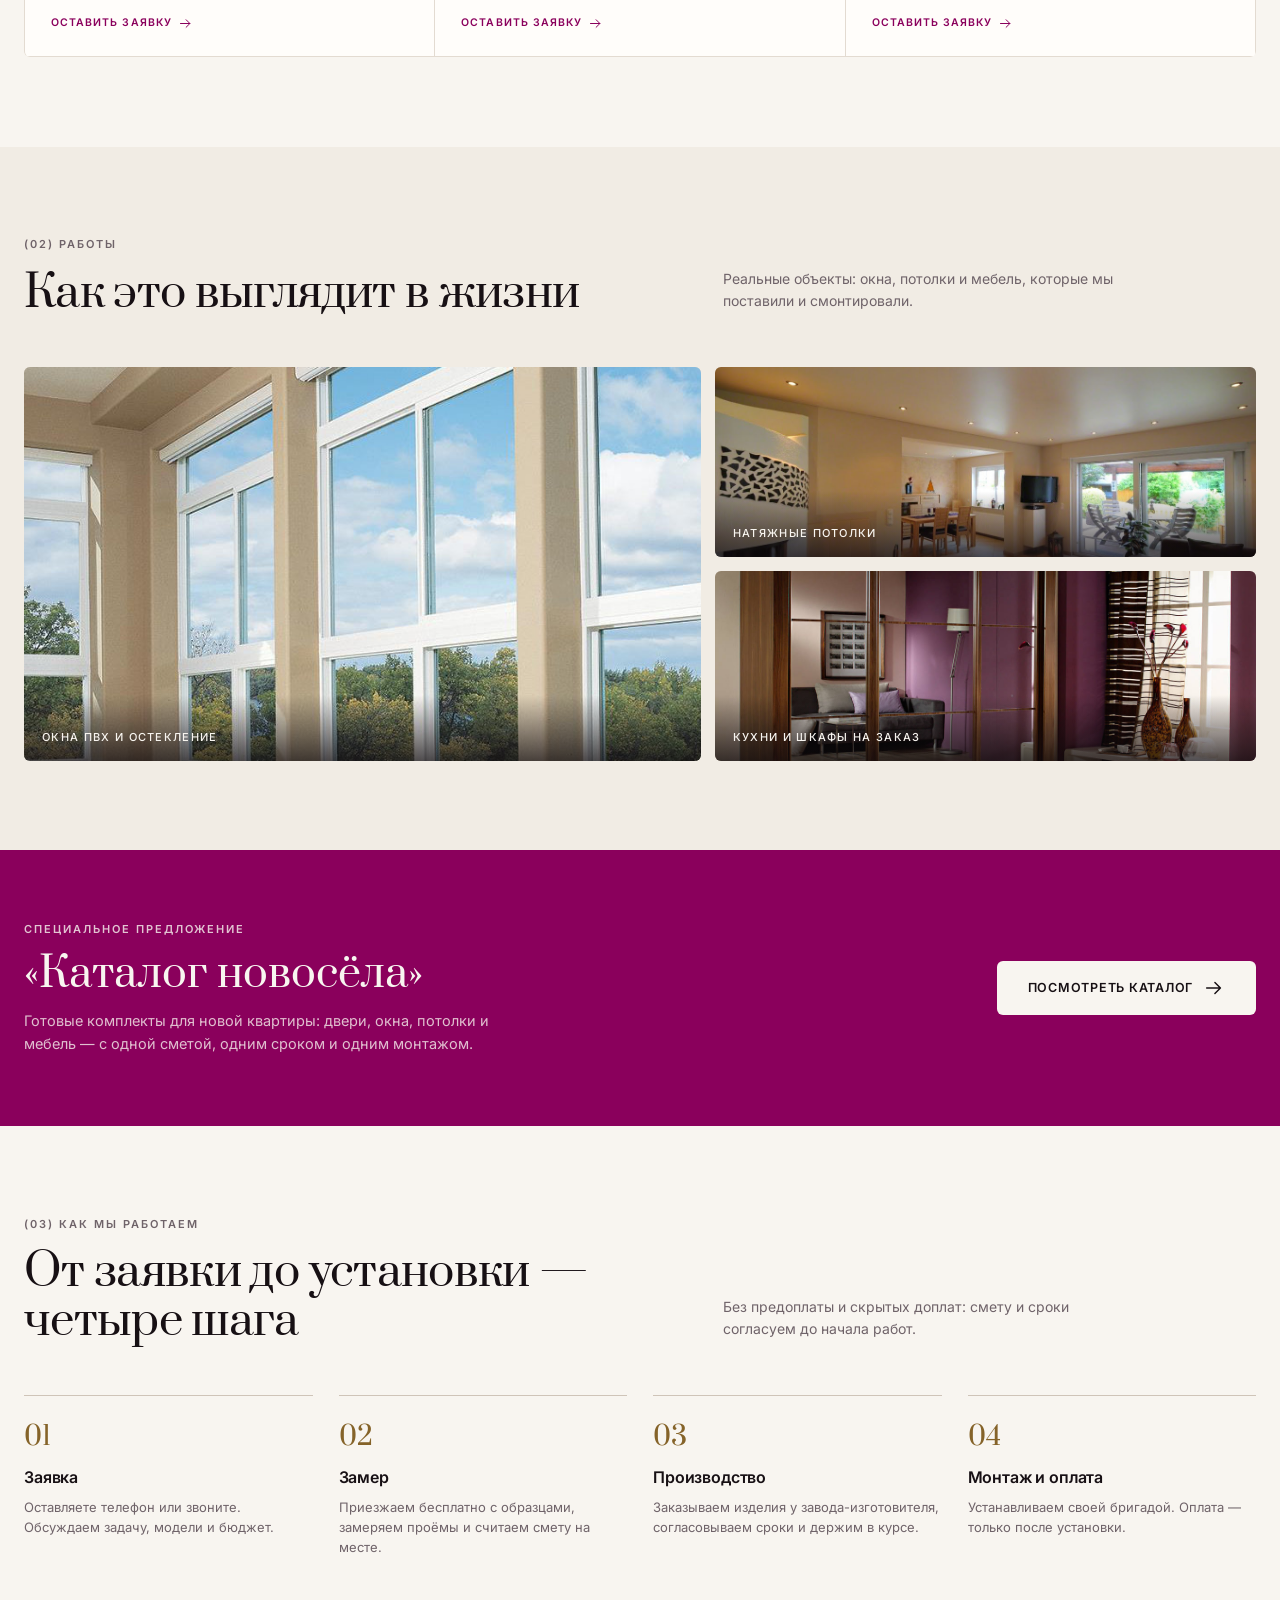
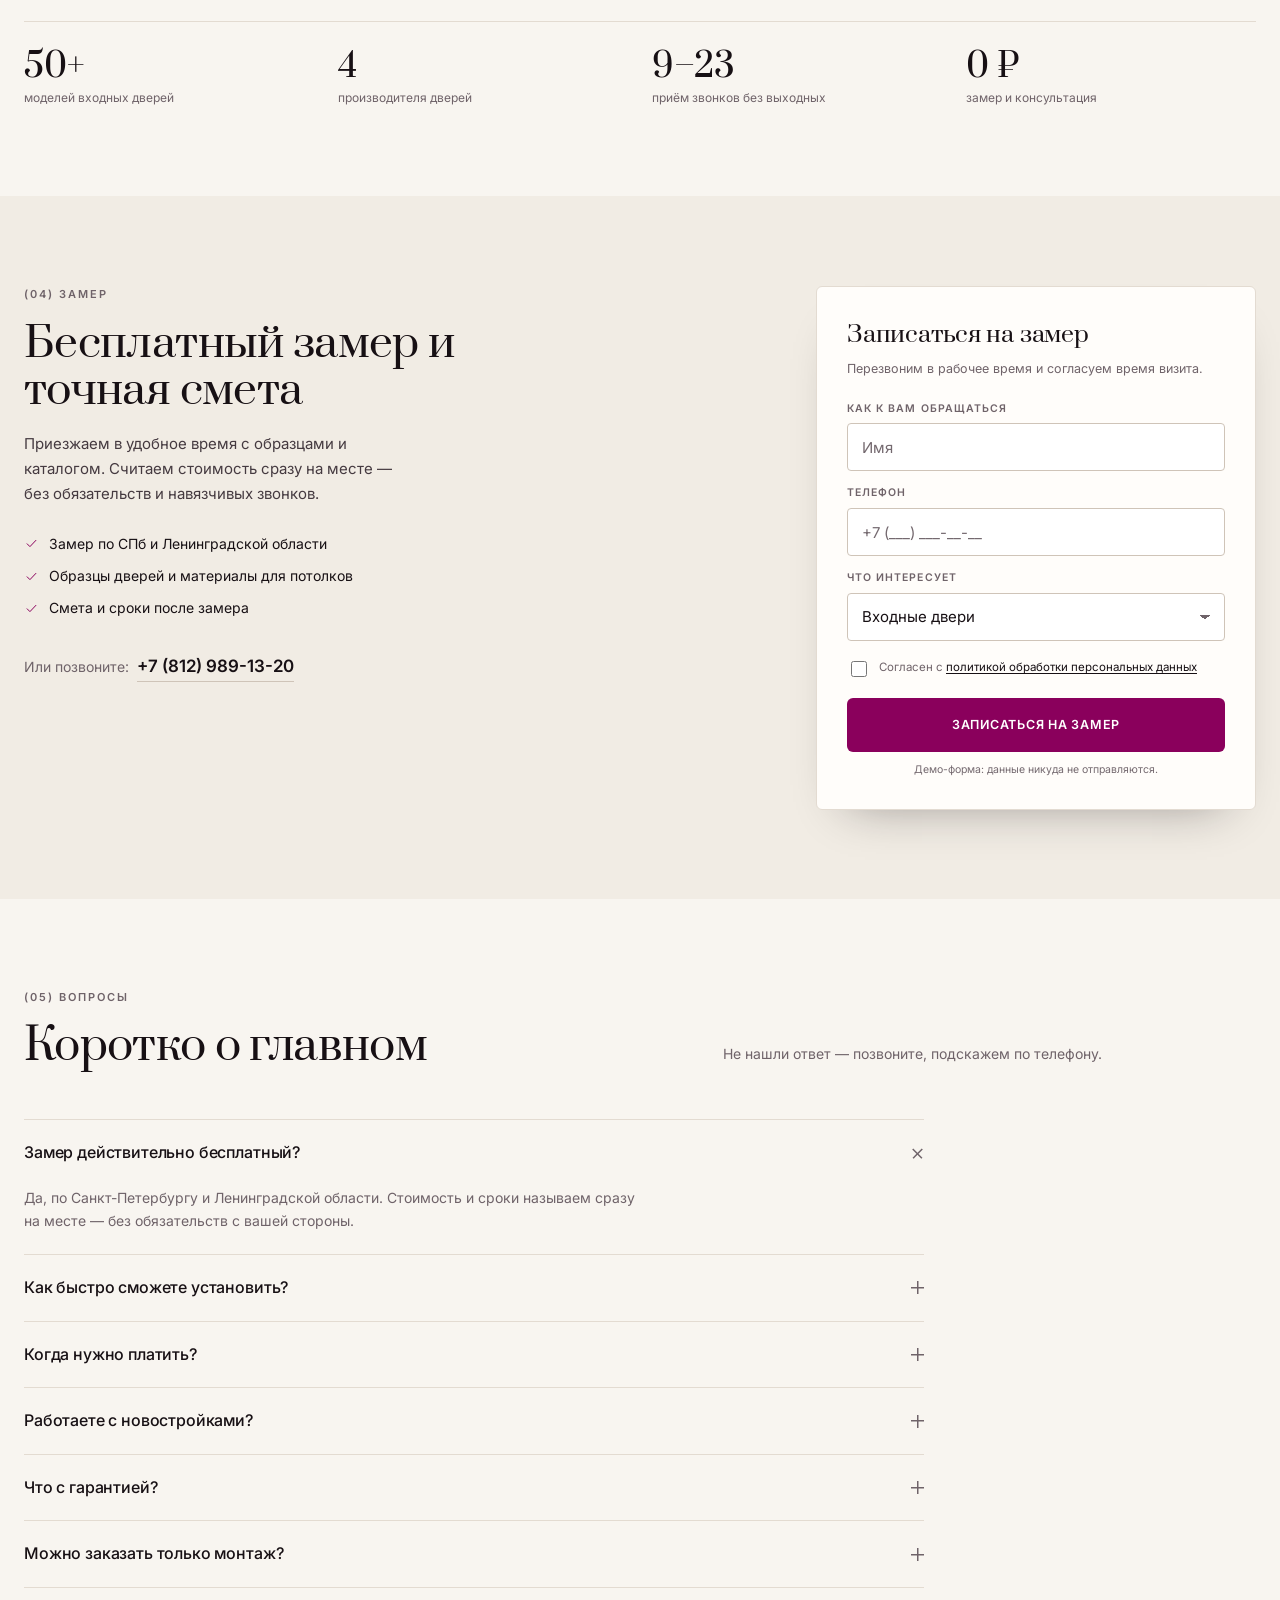
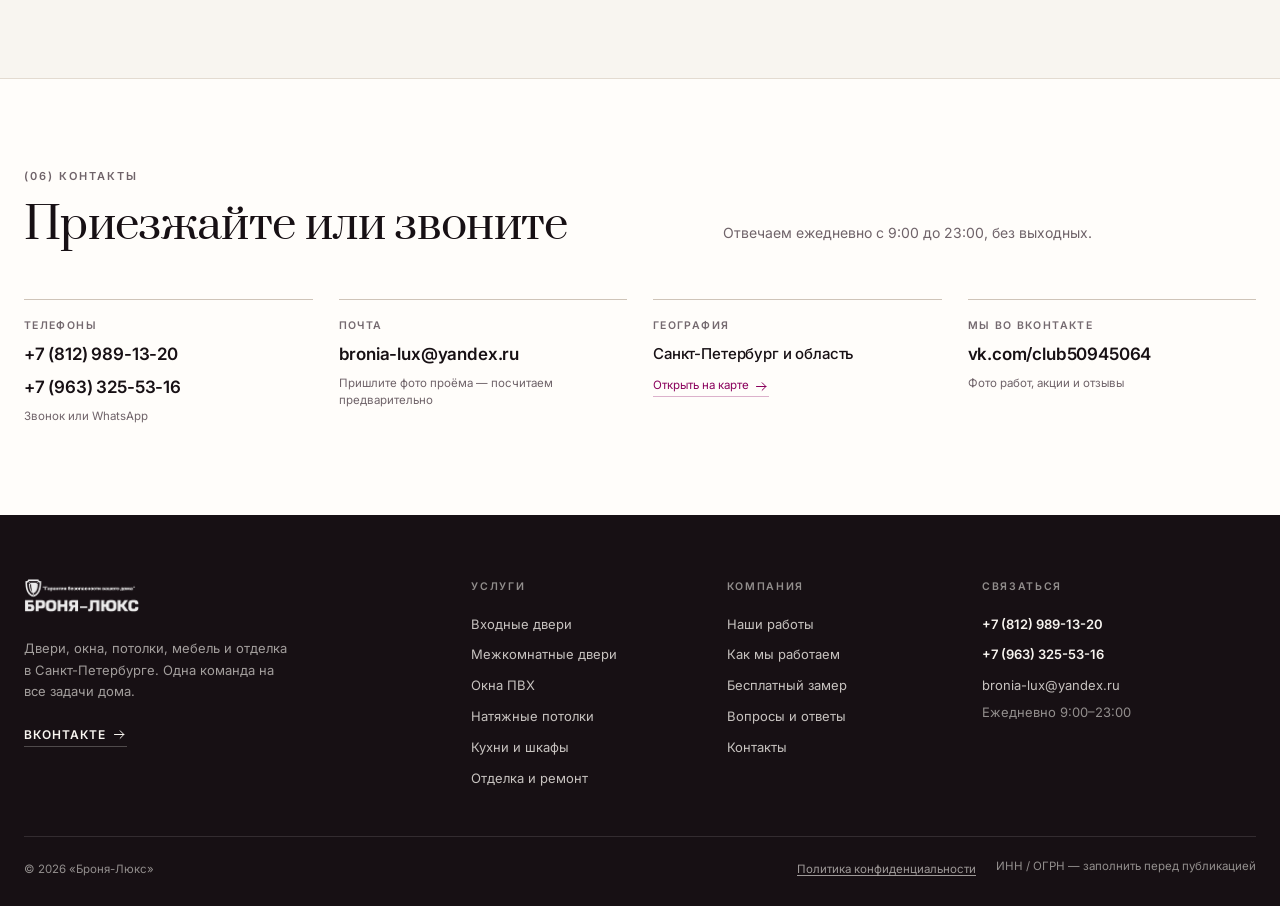
==== commit 739052b0: "Обновить главный экран входных дверей и материалы" ====
--- a/index.html
+++ b/index.html
@@ -167,9 +167,9 @@
       <section class="hero">
         <div class="hero__bg" aria-hidden="true">
           <img
-            src="assets/doors.jpg"
-            width="1903"
-            height="672"
+            src="assets/entrance-doors-oak.jpg"
+            width="853"
+            height="853"
             alt=""
             fetchpriority="high"
           />
@@ -177,15 +177,14 @@
 
         <div class="container hero__inner">
           <div class="hero__copy">
-            <p class="eyebrow eyebrow--light">Двери · Окна · Потолки · Мебель · Ремонт</p>
-            <h1 class="hero__title">Всё для дома — <span>от одной команды</span></h1>
+            <p class="eyebrow eyebrow--light">Санкт-Петербург · Ленинградская область</p>
+            <h1 class="hero__title">Входные двери <span>с установкой в Санкт-Петербурге</span></h1>
             <p class="hero__lead">
-              Входные и межкомнатные двери, окна ПВХ, натяжные потолки, кухни и отделка. Профессиональный
-              монтаж, цены заводов-изготовителей и оплата после установки.
+              Подберём дверь под ваш проём, интерьер и задачу. Бесплатно замерим, доставим и аккуратно установим.
             </p>
             <div class="hero__actions">
               <a class="btn btn--light btn--lg" href="#lead">Вызвать замерщика</a>
-              <a class="btn btn--outline btn--lg" href="#services">Смотреть услуги</a>
+              <a class="btn btn--outline btn--lg" href="#works">Смотреть двери</a>
             </div>
             <ul class="hero__points">
               <li><svg class="icon icon--sm"><use href="#i-check" /></svg> Замер бесплатно</li>
@@ -195,10 +194,10 @@
           </div>
 
           <aside class="hero__aside">
-            <p class="hero__badge">50+ моделей входных дверей</p>
+            <p class="hero__badge">Входные двери для дома и квартиры</p>
             <div class="hero__card">
-              <span class="hero__card-time">24 ч</span>
-              <p>Замер сегодня —<br />установка завтра</p>
+              <span class="hero__card-time">0 ₽</span>
+              <p>Выезд замерщика<br />с образцами материалов</p>
             </div>
           </aside>
         </div>
--- a/styles.css
+++ b/styles.css
@@ -409,7 +409,7 @@
   min-height: clamp(520px, 74vh, 700px);
   padding: clamp(48px, 6vw, 84px) 0;
   overflow: hidden;
-  background: #1a1015;
+  background: #171014;
   color: var(--paper);
 }
 
@@ -423,7 +423,7 @@
   width: 100%;
   height: 100%;
   object-fit: cover;
-  object-position: center 42%;
+  object-position: 72% center;
 }
 
 .hero::after {
@@ -432,12 +432,7 @@
   inset: 0;
   z-index: -1;
   background:
-    linear-gradient(
-      90deg,
-      rgba(15, 9, 13, 0.86) 0%,
-      rgba(15, 9, 13, 0.62) 42%,
-      rgba(15, 9, 13, 0.22) 100%
-    ),
+    linear-gradient(90deg, rgba(15, 9, 13, 0.94) 0%, rgba(15, 9, 13, 0.76) 43%, rgba(15, 9, 13, 0.12) 78%),
     linear-gradient(to top, rgba(15, 9, 13, 0.72), rgba(15, 9, 13, 0) 58%);
 }
 
@@ -467,22 +462,24 @@
 
 .hero__title {
   margin: 20px 0 0;
-  font-family: var(--font-display);
-  font-weight: 400;
-  font-size: clamp(2.4rem, 5vw, 4.2rem);
-  line-height: 1.06;
-  letter-spacing: -0.02em;
+  font-family: var(--font-body);
+  font-weight: 700;
+  font-size: clamp(2.5rem, 5.1vw, 4.7rem);
+  line-height: 0.98;
+  letter-spacing: -0.055em;
 }
 
 .hero__title span {
+  display: block;
+  margin-top: 8px;
   color: var(--blush);
 }
 
 .hero__lead {
   max-width: 46ch;
   margin-top: 22px;
-  font-size: 16.5px;
-  line-height: 1.65;
+  font-size: 17px;
+  line-height: 1.55;
   color: rgba(248, 245, 240, 0.84);
 }
 
@@ -1552,15 +1549,29 @@
   }
 
   .hero {
-    padding: 34px 0 38px;
+    min-height: 720px;
+    padding: 34px 0 32px;
+    align-items: flex-end;
+  }
+
+  .hero__bg img {
+    object-position: 64% center;
+  }
+
+  .hero::after {
+    background:
+      linear-gradient(to bottom, rgba(15, 9, 13, 0.74) 0%, rgba(15, 9, 13, 0.34) 40%, rgba(15, 9, 13, 0.9) 100%),
+      linear-gradient(90deg, rgba(15, 9, 13, 0.45), transparent 72%);
   }
 
   .hero__title {
-    font-size: clamp(2.1rem, 8.4vw, 2.9rem);
+    font-size: clamp(2.5rem, 10.5vw, 3.25rem);
+    line-height: 0.96;
   }
 
   .hero__lead {
-    font-size: 15px;
+    max-width: 30ch;
+    font-size: 16px;
   }
 
   .hero__card {
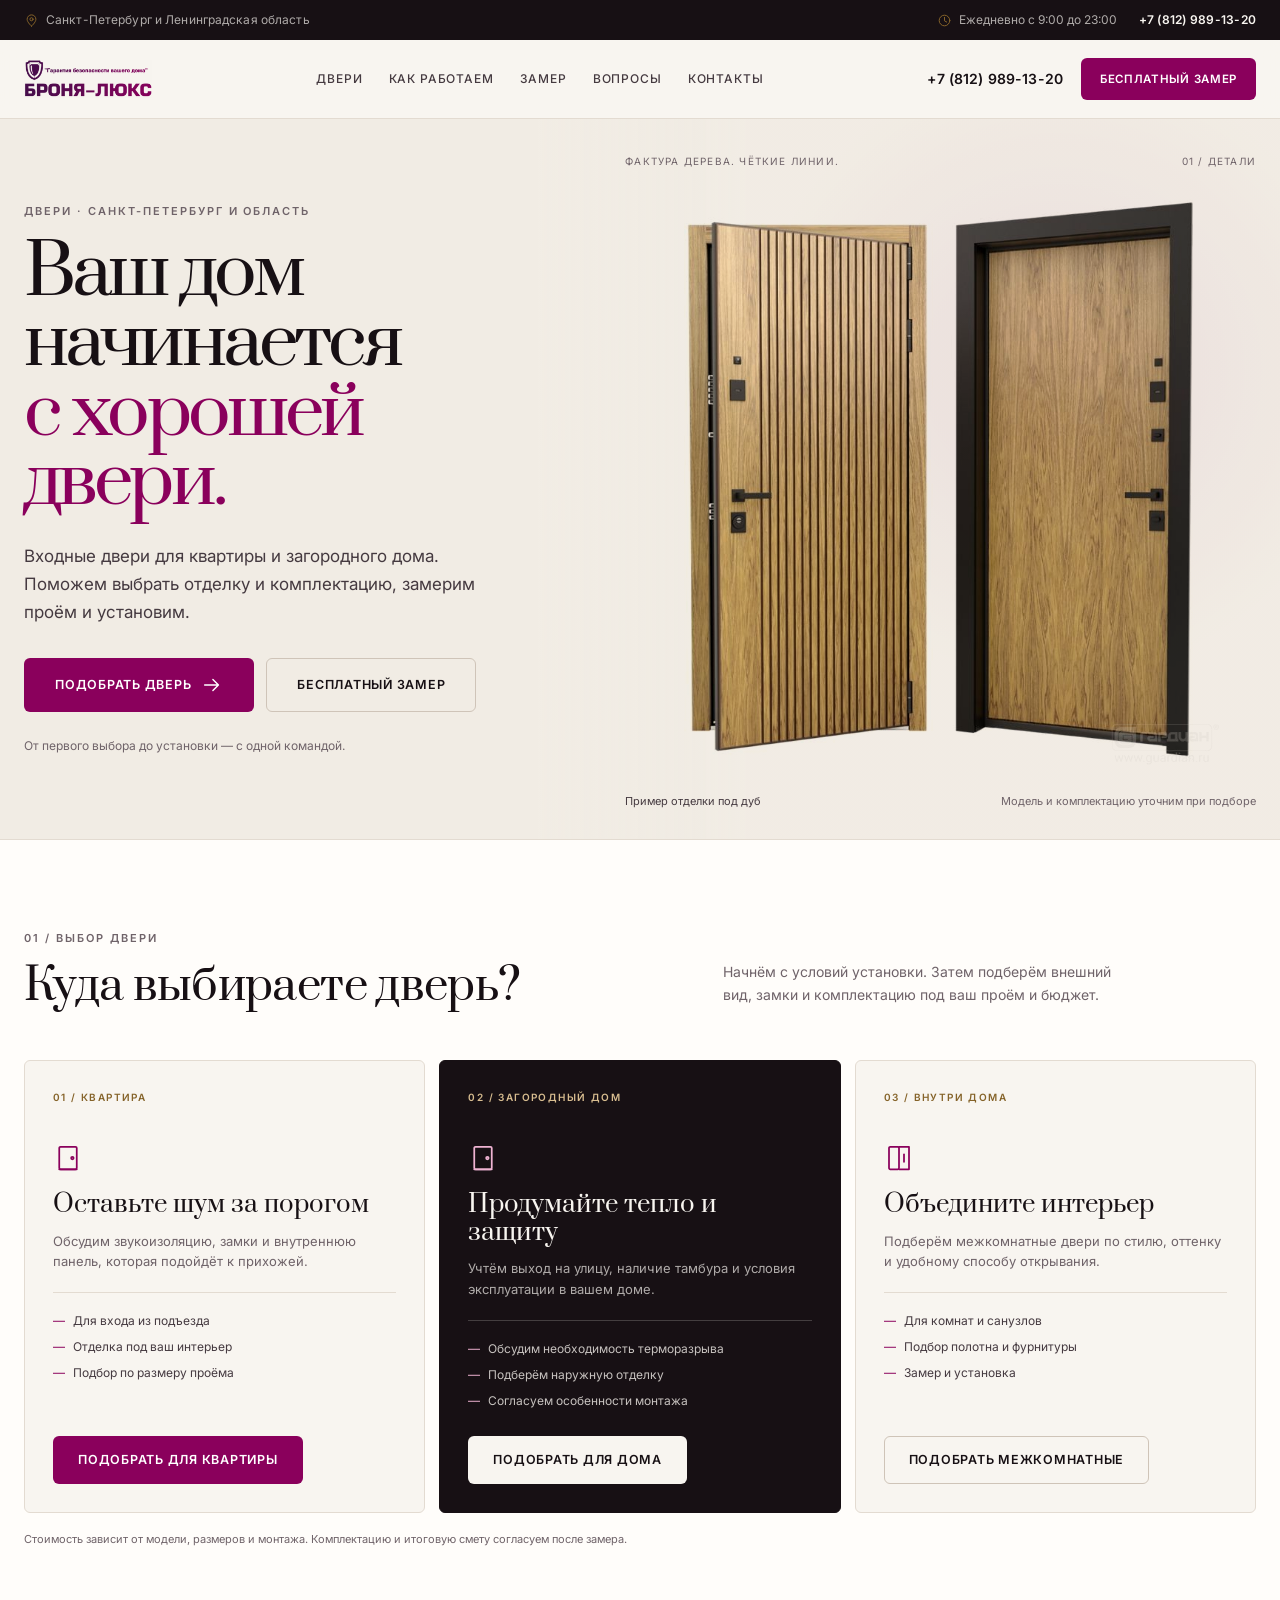
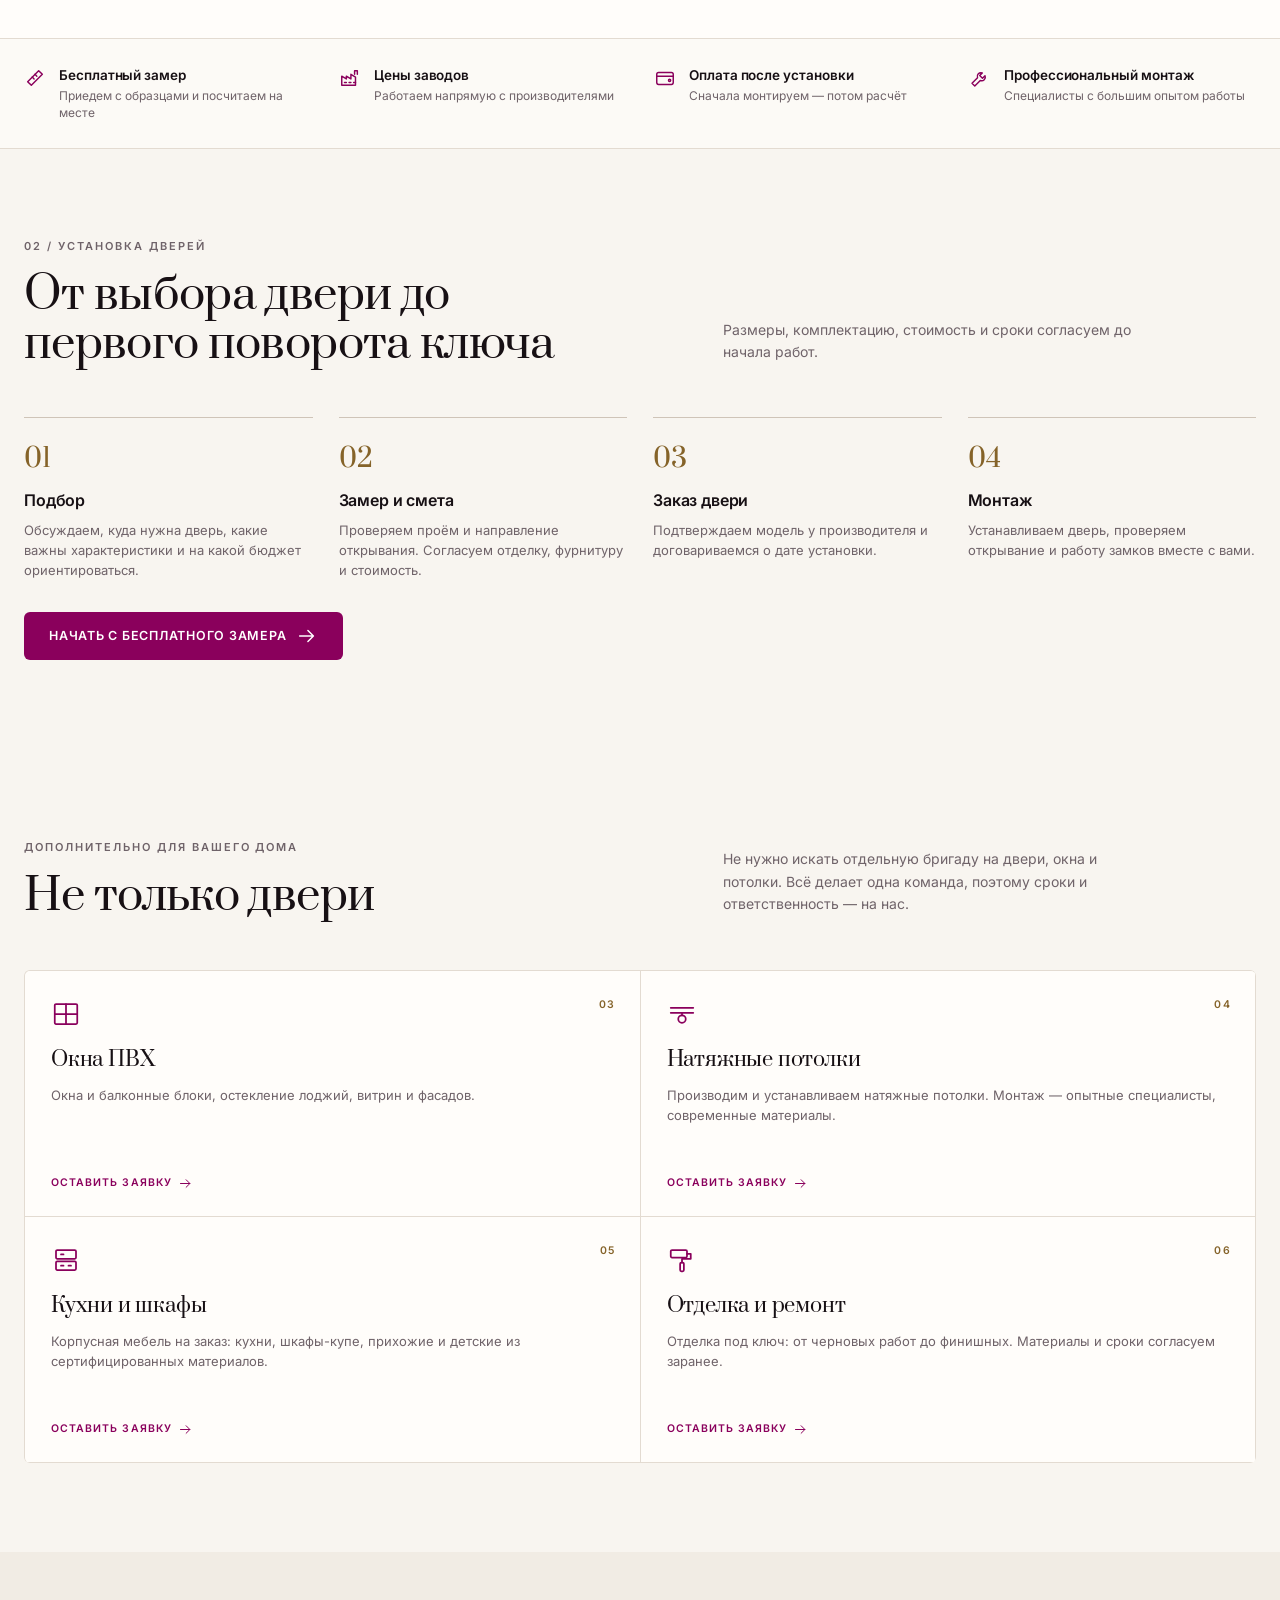
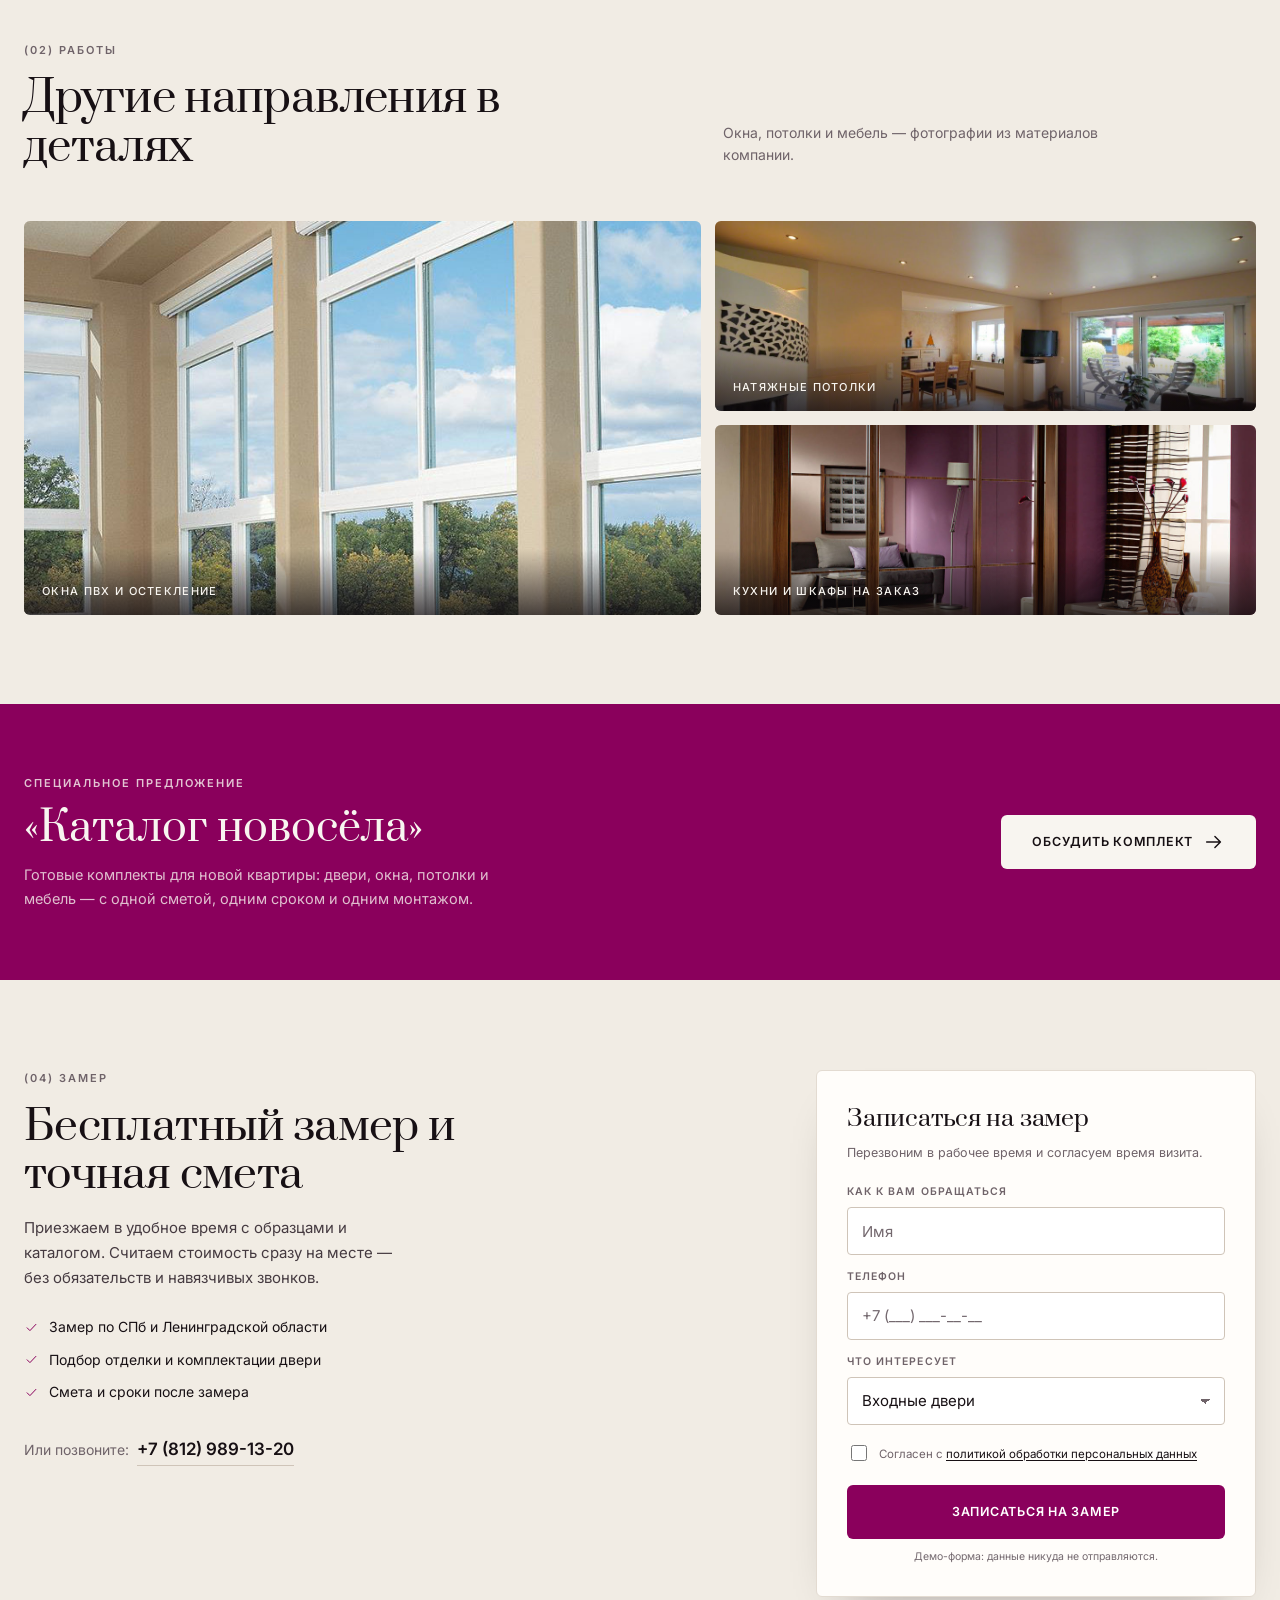
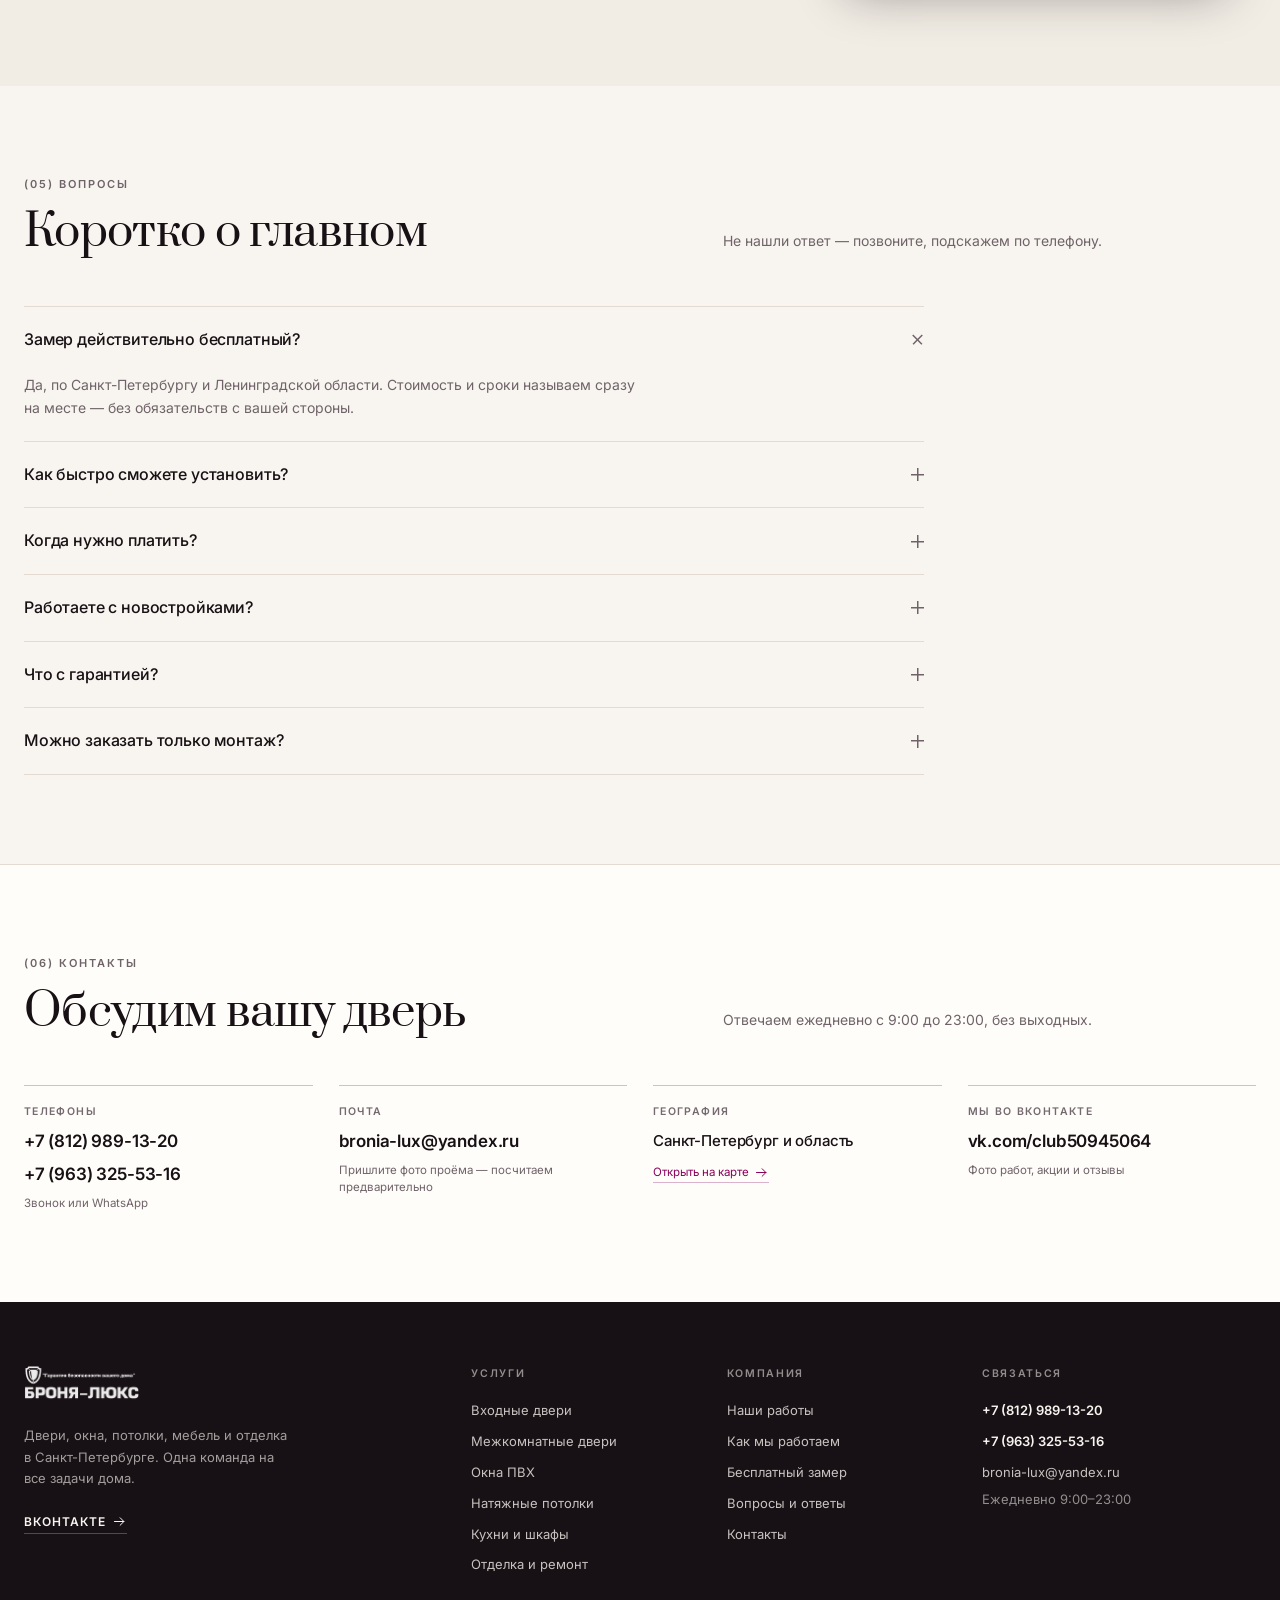
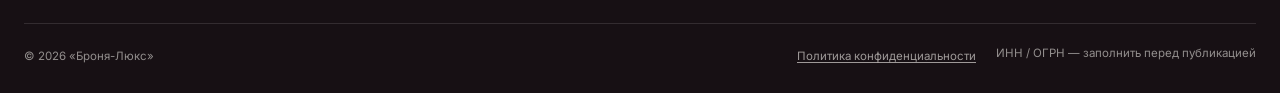
==== commit 1cd001d3: "Focus homepage redesign on doors" ====
--- a/index.html
+++ b/index.html
@@ -3,10 +3,10 @@
   <head>
     <meta charset="utf-8" />
     <meta name="viewport" content="width=device-width, initial-scale=1" />
-    <title>Броня-Люкс — двери, окна, потолки и мебель в Санкт-Петербурге</title>
+    <title>Входные двери с установкой в Санкт-Петербурге — Броня-Люкс</title>
     <meta
       name="description"
-      content="Входные и межкомнатные двери, окна ПВХ, натяжные потолки, кухни и отделка под ключ в Санкт-Петербурге. Бесплатный замер, цены заводов-изготовителей, оплата после установки."
+      content="Входные двери для квартиры и загородного дома в Санкт-Петербурге. Подбор отделки и комплектации, бесплатный замер и установка. Межкомнатные двери под ваш интерьер."
     />
     <meta name="theme-color" content="#8a005c" />
     <link rel="canonical" href="https://bronia-lux.com/" />
@@ -14,10 +14,10 @@
     <meta property="og:type" content="website" />
     <meta property="og:locale" content="ru_RU" />
     <meta property="og:site_name" content="Броня-Люкс" />
-    <meta property="og:title" content="Броня-Люкс — двери, окна, потолки и мебель в СПб" />
+    <meta property="og:title" content="Входные двери с установкой в СПб — Броня-Люкс" />
     <meta
       property="og:description"
-      content="Одна команда на все задачи дома: двери, окна ПВХ, натяжные потолки, кухни и отделка. Бесплатный замер, оплата после установки."
+      content="Ваш дом начинается с хорошей двери. Подбор входных дверей для квартиры и дома, бесплатный замер и установка в Санкт-Петербурге."
     />
     <meta property="og:image" content="assets/doors.jpg" />
     <meta property="og:url" content="https://bronia-lux.com/" />
@@ -146,7 +146,7 @@
         </a>
 
         <nav class="nav" id="nav" aria-label="Основная навигация">
-          <a href="#services">Услуги</a>
+           <a href="#doors">Двери</a>
           <a href="#process">Как работаем</a>
           <a href="#lead">Замер</a>
           <a href="#faq">Вопросы</a>
@@ -164,42 +164,59 @@
     </header>
 
     <main id="main">
-      <section class="hero">
-        <div class="hero__bg" aria-hidden="true">
-          <img
-            src="assets/entrance-doors-oak.jpg"
-            width="853"
-            height="853"
-            alt=""
-            fetchpriority="high"
-          />
-        </div>
-
-        <div class="container hero__inner">
-          <div class="hero__copy">
-            <p class="eyebrow eyebrow--light">Санкт-Петербург · Ленинградская область</p>
-            <h1 class="hero__title">Входные двери <span>с установкой в Санкт-Петербурге</span></h1>
-            <p class="hero__lead">
-              Подберём дверь под ваш проём, интерьер и задачу. Бесплатно замерим, доставим и аккуратно установим.
-            </p>
+      <section class="door-hero" aria-labelledby="hero-title">
+        <div class="container door-hero__inner">
+          <div class="door-hero__copy">
+            <p class="eyebrow">Двери · Санкт-Петербург и область</p>
+            <h1 id="hero-title">Ваш дом начинается <em>с хорошей двери.</em></h1>
+            <p class="door-hero__lead">Входные двери для квартиры и загородного дома. Поможем выбрать отделку и комплектацию, замерим проём и установим.</p>
             <div class="hero__actions">
-              <a class="btn btn--light btn--lg" href="#lead">Вызвать замерщика</a>
-              <a class="btn btn--outline btn--lg" href="#works">Смотреть двери</a>
-            </div>
-            <ul class="hero__points">
-              <li><svg class="icon icon--sm"><use href="#i-check" /></svg> Замер бесплатно</li>
-              <li><svg class="icon icon--sm"><use href="#i-check" /></svg> Оплата после установки</li>
-              <li><svg class="icon icon--sm"><use href="#i-check" /></svg> Работаем без выходных</li>
-            </ul>
-          </div>
-
-          <aside class="hero__aside">
-            <p class="hero__badge">Входные двери для дома и квартиры</p>
-            <div class="hero__card">
-              <span class="hero__card-time">0 ₽</span>
-              <p>Выезд замерщика<br />с образцами материалов</p>
-            </div>
-          </aside>
+              <a class="btn btn--primary btn--lg" href="#doors">Подобрать дверь <svg class="icon"><use href="#i-arrow" /></svg></a>
+              <a class="btn btn--ghost btn--lg" href="#lead" data-service="Входные двери">Бесплатный замер</a>
+            </div>
+            <p class="door-hero__note">От первого выбора до установки — с одной командой.</p>
+          </div>
+          <figure class="door-hero__visual">
+            <div class="door-hero__label"><span>Фактура дерева. Чёткие линии.</span><span>01 / Детали</span></div>
+            <img src="assets/entrance-doors-oak.jpg" width="853" height="853" alt="Два варианта отделки входной двери под дуб: рельефная и гладкая панели" fetchpriority="high" />
+            <figcaption>Пример отделки под дуб <span>Модель и комплектацию уточним при подборе</span></figcaption>
+          </figure>
+        </div>
+      </section>
+
+      <section class="section door-selection" id="doors">
+        <div class="container">
+          <div class="section__head">
+            <div><p class="eyebrow">01 / Выбор двери</p><h2>Куда выбираете дверь?</h2></div>
+            <p class="section__note">Начнём с условий установки. Затем подберём внешний вид, замки и комплектацию под ваш проём и бюджет.</p>
+          </div>
+          <div class="door-options">
+            <article class="door-option">
+              <span class="door-option__number">01 / Квартира</span>
+              <svg class="icon icon--lg"><use href="#i-door" /></svg>
+              <h3>Оставьте шум за порогом</h3>
+              <p>Обсудим звукоизоляцию, замки и внутреннюю панель, которая подойдёт к прихожей.</p>
+              <ul><li>Для входа из подъезда</li><li>Отделка под ваш интерьер</li><li>Подбор по размеру проёма</li></ul>
+              <a class="btn btn--primary" href="#lead" data-service="Входные двери" data-door="Для квартиры">Подобрать для квартиры</a>
+            </article>
+            <article class="door-option door-option--dark">
+              <span class="door-option__number">02 / Загородный дом</span>
+              <svg class="icon icon--lg"><use href="#i-door" /></svg>
+              <h3>Продумайте тепло и защиту</h3>
+              <p>Учтём выход на улицу, наличие тамбура и условия эксплуатации в вашем доме.</p>
+              <ul><li>Обсудим необходимость терморазрыва</li><li>Подберём наружную отделку</li><li>Согласуем особенности монтажа</li></ul>
+              <a class="btn btn--light" href="#lead" data-service="Входные двери" data-door="Для дома">Подобрать для дома</a>
+            </article>
+            <article class="door-option">
+              <span class="door-option__number">03 / Внутри дома</span>
+              <svg class="icon icon--lg"><use href="#i-interior" /></svg>
+              <h3>Объедините интерьер</h3>
+              <p>Подберём межкомнатные двери по стилю, оттенку и удобному способу открывания.</p>
+              <ul><li>Для комнат и санузлов</li><li>Подбор полотна и фурнитуры</li><li>Замер и установка</li></ul>
+              <a class="btn btn--ghost" href="#lead" data-service="Межкомнатные двери">Подобрать межкомнатные</a>
+            </article>
+          </div>
+          <p class="door-selection__note">Стоимость зависит от модели, размеров и монтажа. Комплектацию и итоговую смету согласуем после замера.</p>
         </div>
       </section>
 
@@ -236,12 +253,31 @@
         </div>
       </section>
 
-      <section class="section" id="services">
+      <section class="section" id="process">
         <div class="container">
           <div class="section__head">
             <div>
-              <p class="eyebrow">(01) Услуги</p>
-              <h2>Шесть направлений — один подрядчик</h2>
+              <p class="eyebrow">02 / Установка дверей</p>
+              <h2>От выбора двери до первого поворота ключа</h2>
+            </div>
+            <p class="section__note">Размеры, комплектацию, стоимость и сроки согласуем до начала работ.</p>
+          </div>
+          <ol class="steps">
+            <li class="step"><span class="step__num">01</span><h3>Подбор</h3><p>Обсуждаем, куда нужна дверь, какие важны характеристики и на какой бюджет ориентироваться.</p></li>
+            <li class="step"><span class="step__num">02</span><h3>Замер и смета</h3><p>Проверяем проём и направление открывания. Согласуем отделку, фурнитуру и стоимость.</p></li>
+            <li class="step"><span class="step__num">03</span><h3>Заказ двери</h3><p>Подтверждаем модель у производителя и договариваемся о дате установки.</p></li>
+            <li class="step"><span class="step__num">04</span><h3>Монтаж</h3><p>Устанавливаем дверь, проверяем открывание и работу замков вместе с вами.</p></li>
+          </ol>
+          <div class="door-process__action"><a class="btn btn--primary" href="#lead" data-service="Входные двери">Начать с бесплатного замера <svg class="icon"><use href="#i-arrow" /></svg></a></div>
+        </div>
+      </section>
+
+      <section class="section section--additional" id="services">
+        <div class="container">
+          <div class="section__head">
+            <div>
+              <p class="eyebrow">Дополнительно для вашего дома</p>
+              <h2>Не только двери</h2>
             </div>
             <p class="section__note">
               Не нужно искать отдельную бригаду на двери, окна и потолки. Всё делает одна команда,
@@ -250,20 +286,6 @@
           </div>
 
           <div class="services">
-            <a class="service" href="#lead">
-              <span class="service__num">01</span>
-              <svg class="icon icon--lg service__icon"><use href="#i-door" /></svg>
-              <h3>Входные двери</h3>
-              <p>Более 50 моделей от проверенных производителей: «Стальной стандарт», «Броня», «Ультра» и xdoors.</p>
-              <span class="service__more">Оставить заявку <svg class="icon icon--sm"><use href="#i-arrow" /></svg></span>
-            </a>
-            <a class="service" href="#lead">
-              <span class="service__num">02</span>
-              <svg class="icon icon--lg service__icon"><use href="#i-interior" /></svg>
-              <h3>Межкомнатные двери</h3>
-              <p>Подбираем под интерьер и бюджет, замеряем проём и устанавливаем.</p>
-              <span class="service__more">Оставить заявку <svg class="icon icon--sm"><use href="#i-arrow" /></svg></span>
-            </a>
             <a class="service" href="#lead">
               <span class="service__num">03</span>
               <svg class="icon icon--lg service__icon"><use href="#i-window" /></svg>
@@ -301,9 +323,9 @@
           <div class="section__head">
             <div>
               <p class="eyebrow">(02) Работы</p>
-              <h2>Как это выглядит в жизни</h2>
-            </div>
-            <p class="section__note">Реальные объекты: окна, потолки и мебель, которые мы поставили и смонтировали.</p>
+              <h2>Другие направления в деталях</h2>
+            </div>
+            <p class="section__note">Окна, потолки и мебель — фотографии из материалов компании.</p>
           </div>
 
           <div class="works">
@@ -333,64 +355,10 @@
               одним сроком и одним монтажом.
             </p>
           </div>
-          <a class="btn btn--light btn--lg" href="#lead">
-            Посмотреть каталог
+            <a class="btn btn--light btn--lg" href="#lead" data-service="Комплексно, «Каталог новосёла»">
+            Обсудить комплект
             <svg class="icon"><use href="#i-arrow" /></svg>
           </a>
-        </div>
-      </section>
-
-      <section class="section" id="process">
-        <div class="container">
-          <div class="section__head">
-            <div>
-              <p class="eyebrow">(03) Как мы работаем</p>
-              <h2>От заявки до установки — четыре шага</h2>
-            </div>
-            <p class="section__note">Без предоплаты и скрытых доплат: смету и сроки согласуем до начала работ.</p>
-          </div>
-
-          <ol class="steps">
-            <li class="step">
-              <span class="step__num">01</span>
-              <h3>Заявка</h3>
-              <p>Оставляете телефон или звоните. Обсуждаем задачу, модели и бюджет.</p>
-            </li>
-            <li class="step">
-              <span class="step__num">02</span>
-              <h3>Замер</h3>
-              <p>Приезжаем бесплатно с образцами, замеряем проёмы и считаем смету на месте.</p>
-            </li>
-            <li class="step">
-              <span class="step__num">03</span>
-              <h3>Производство</h3>
-              <p>Заказываем изделия у завода-изготовителя, согласовываем сроки и держим в курсе.</p>
-            </li>
-            <li class="step">
-              <span class="step__num">04</span>
-              <h3>Монтаж и оплата</h3>
-              <p>Устанавливаем своей бригадой. Оплата — только после установки.</p>
-            </li>
-          </ol>
-
-          <dl class="stats">
-            <div>
-              <dt>50+</dt>
-              <dd>моделей входных дверей</dd>
-            </div>
-            <div>
-              <dt>4</dt>
-              <dd>производителя дверей</dd>
-            </div>
-            <div>
-              <dt>9–23</dt>
-              <dd>приём звонков без выходных</dd>
-            </div>
-            <div>
-              <dt>0 ₽</dt>
-              <dd>замер и консультация</dd>
-            </div>
-          </dl>
         </div>
       </section>
 
@@ -405,7 +373,7 @@
             </p>
             <ul class="lead__list">
               <li><svg class="icon icon--sm"><use href="#i-check" /></svg> Замер по СПб и Ленинградской области</li>
-              <li><svg class="icon icon--sm"><use href="#i-check" /></svg> Образцы дверей и материалы для потолков</li>
+              <li><svg class="icon icon--sm"><use href="#i-check" /></svg> Подбор отделки и комплектации двери</li>
               <li><svg class="icon icon--sm"><use href="#i-check" /></svg> Смета и сроки после замера</li>
             </ul>
             <p class="lead__call">
@@ -418,6 +386,8 @@
             <form class="form" id="lead-form" novalidate>
               <h3 class="form__title">Записаться на замер</h3>
               <p class="form__sub">Перезвоним в рабочее время и согласуем время визита.</p>
+              <p class="form__selection" id="door-selection" aria-live="polite" hidden></p>
+              <input type="hidden" id="door-purpose" name="door-purpose" value="" />
 
               <div class="field">
                 <label for="name">Как к вам обращаться</label>
@@ -478,9 +448,9 @@
               <span class="form__success-icon">
                 <svg class="icon icon--lg"><use href="#i-check" /></svg>
               </span>
-              <h3>Заявка принята</h3>
-              <p>Перезвоним в рабочее время, уточним детали и согласуем удобный день замера.</p>
-              <button class="btn btn--ghost" type="button" id="lead-reset">Отправить ещё одну</button>
+              <h3>Демо-форма заполнена</h3>
+              <p>Данные не отправлены. Для записи на замер позвоните: <a href="tel:+78129891320">+7 (812) 989-13-20</a>.</p>
+              <button class="btn btn--ghost" type="button" id="lead-reset">Заполнить ещё раз</button>
             </div>
           </div>
         </div>
@@ -545,7 +515,7 @@
           <div class="section__head">
             <div>
               <p class="eyebrow">(06) Контакты</p>
-              <h2>Приезжайте или звоните</h2>
+              <h2>Обсудим вашу дверь</h2>
             </div>
             <p class="section__note">Отвечаем ежедневно с 9:00 до 23:00, без выходных.</p>
           </div>
@@ -594,8 +564,8 @@
         <nav class="footer__col" aria-label="Услуги">
           <h3>Услуги</h3>
           <ul>
-            <li><a href="#services">Входные двери</a></li>
-            <li><a href="#services">Межкомнатные двери</a></li>
+            <li><a href="#doors">Входные двери</a></li>
+            <li><a href="#doors">Межкомнатные двери</a></li>
             <li><a href="#services">Окна ПВХ</a></li>
             <li><a href="#services">Натяжные потолки</a></li>
             <li><a href="#services">Кухни и шкафы</a></li>
--- a/styles.css
+++ b/styles.css
@@ -400,16 +400,81 @@
   transform: translateY(-8.5px) rotate(-45deg);
 }
 
-/* ------------------------- Hero ------------------------- */
+/* ------------------------- Hero: двери ------------------------- */
+.door-hero {
+  position: relative;
+  overflow: hidden;
+  background: var(--paper-2);
+  border-bottom: 1px solid var(--line);
+}
+
+.door-hero::before {
+  content: "";
+  position: absolute;
+  inset: 0 0 0 42%;
+  background: linear-gradient(90deg, var(--paper-2), rgba(241, 236, 228, 0.18) 28%), radial-gradient(circle at 70% 35%, rgba(138, 0, 92, 0.08), transparent 45%);
+}
+
+.door-hero__inner {
+  position: relative;
+  display: grid;
+  grid-template-columns: minmax(0, 0.92fr) minmax(390px, 1.08fr);
+  align-items: center;
+  min-height: min(720px, calc(100vh - var(--header-h) - 40px));
+  gap: clamp(32px, 5vw, 86px);
+}
+
+.door-hero__copy { position: relative; z-index: 1; padding: 64px 0; }
+.door-hero h1 {
+  max-width: 9ch;
+  margin-top: 18px;
+  font-family: var(--font-display);
+  font-size: clamp(3rem, 5.5vw, 5.8rem);
+  font-weight: 400;
+  line-height: 0.99;
+  letter-spacing: -0.055em;
+}
+.door-hero h1 em { display: block; color: var(--burgundy); font-style: normal; }
+.door-hero__lead { max-width: 43ch; margin-top: 25px; font-size: 17px; line-height: 1.65; color: var(--ink-soft); }
+.door-hero__note { margin-top: 24px; font-size: 12px; color: var(--muted); }
+.door-hero__visual { position: relative; align-self: stretch; min-height: 580px; margin: 0; }
+.door-hero__visual img { width: 100%; height: 100%; object-fit: contain; object-position: center; mix-blend-mode: multiply; filter: contrast(1.02); }
+.door-hero__label { position: absolute; top: 34px; left: 0; right: 0; z-index: 1; display: flex; justify-content: space-between; font-size: 10px; letter-spacing: .12em; text-transform: uppercase; color: var(--muted); }
+.door-hero__visual figcaption { position: absolute; bottom: 28px; left: 0; right: 0; display: flex; justify-content: space-between; gap: 16px; font-size: 11px; color: var(--ink-soft); }
+.door-hero__visual figcaption span { color: var(--muted); }
+
+.door-selection { background: var(--surface); }
+.door-options { display: grid; grid-template-columns: repeat(3, minmax(0, 1fr)); gap: 14px; }
+.door-option { display: flex; flex-direction: column; min-height: 440px; padding: 28px; background: var(--paper); border: 1px solid var(--line); border-radius: var(--radius); }
+.door-option--dark { background: var(--ink); color: var(--paper); border-color: var(--ink); }
+.door-option__number { font-size: 10px; font-weight: 600; letter-spacing: .14em; color: var(--brass); text-transform: uppercase; }
+.door-option .icon { margin-top: 38px; color: var(--burgundy); }
+.door-option--dark .icon { color: var(--blush); }
+.door-option h3 { margin-top: 18px; font-family: var(--font-display); font-size: 24px; font-weight: 400; line-height: 1.15; }
+.door-option p { margin-top: 12px; font-size: 13px; line-height: 1.6; color: var(--muted); }
+.door-option--dark p { color: rgba(248, 245, 240, .68); }
+.door-option ul { display: grid; gap: 7px; margin: 20px 0 26px; padding-top: 18px; border-top: 1px solid var(--line); font-size: 12px; color: var(--ink-soft); }
+.door-option--dark ul { border-color: rgba(248, 245, 240, .2); color: rgba(248, 245, 240, .78); }
+.door-option li::before { content: "—"; margin-right: 8px; color: var(--burgundy); }
+.door-option--dark li::before { color: var(--blush); }
+.door-option .btn { align-self: flex-start; margin-top: auto; }
+.door-selection__note { margin-top: 18px; font-size: 11px; color: var(--muted); }
+.section--additional { padding-top: 80px; }
+.section--additional .services { grid-template-columns: repeat(2, minmax(0, 1fr)); }
+.door-process__action { margin-top: 32px; }
+.door-option--dark .door-option__number { color: #d8bd90; }
+.form__selection { margin: -8px 0 18px; padding: 10px 12px; border-left: 2px solid var(--burgundy); background: var(--burgundy-soft); font-size: 12px; color: var(--burgundy-deep); }
+
+/* ------------------------- Hero: legacy atmospheric styles ------------------------- */
 .hero {
   position: relative;
   isolation: isolate;
   display: flex;
   align-items: flex-end;
-  min-height: clamp(520px, 74vh, 700px);
+  min-height: clamp(620px, 82vh, 860px);
   padding: clamp(48px, 6vw, 84px) 0;
   overflow: hidden;
-  background: #171014;
+  background: #10080d;
   color: var(--paper);
 }
 
@@ -417,13 +482,17 @@
   position: absolute;
   inset: 0;
   z-index: -2;
+  opacity: 0.74;
+  transform: scale(1.04);
+  animation: hero-image-drift 18s ease-in-out infinite alternate;
 }
 
 .hero__bg img {
   width: 100%;
   height: 100%;
   object-fit: cover;
-  object-position: 72% center;
+  object-position: 78% center;
+  filter: saturate(0.72) contrast(1.12) brightness(0.8);
 }
 
 .hero::after {
@@ -432,9 +501,22 @@
   inset: 0;
   z-index: -1;
   background:
-    linear-gradient(90deg, rgba(15, 9, 13, 0.94) 0%, rgba(15, 9, 13, 0.76) 43%, rgba(15, 9, 13, 0.12) 78%),
-    linear-gradient(to top, rgba(15, 9, 13, 0.72), rgba(15, 9, 13, 0) 58%);
-}
+    linear-gradient(90deg, rgba(11, 5, 10, 0.98) 0%, rgba(18, 5, 15, 0.86) 42%, rgba(10, 5, 10, 0.25) 83%),
+    linear-gradient(to top, rgba(9, 5, 9, 0.9), rgba(9, 5, 9, 0) 66%);
+}
+
+.hero__atmosphere { position: absolute; inset: 0; z-index: -1; overflow: hidden; pointer-events: none; }
+.hero__orb { position: absolute; border-radius: 50%; filter: blur(2px); mix-blend-mode: screen; opacity: 0.46; }
+.hero__orb--one { width: 42vw; height: 42vw; top: -18vw; right: 10%; background: radial-gradient(circle, rgba(181, 0, 101, 0.72), transparent 68%); animation: orb-float 14s ease-in-out infinite alternate; }
+.hero__orb--two { width: 30vw; height: 30vw; bottom: -18vw; left: 18%; background: radial-gradient(circle, rgba(126, 0, 78, 0.7), transparent 68%); animation: orb-float 17s ease-in-out -5s infinite alternate-reverse; }
+.hero__smoke { position: absolute; width: 58vw; height: 25vw; border-radius: 50%; filter: blur(44px); opacity: 0.24; background: rgba(241, 205, 223, 0.48); animation: smoke-float 22s ease-in-out infinite alternate; }
+.hero__smoke--one { left: 26%; bottom: 8%; }
+.hero__smoke--two { right: -15%; top: 26%; opacity: 0.17; animation-delay: -9s; }
+.hero__grid { position: absolute; inset: 0; opacity: 0.16; background-image: linear-gradient(rgba(255,255,255,.16) 1px, transparent 1px), linear-gradient(90deg, rgba(255,255,255,.16) 1px, transparent 1px); background-size: 72px 72px; mask-image: linear-gradient(90deg, #000, transparent 70%); }
+
+@keyframes hero-image-drift { to { transform: scale(1.1) translate3d(-1.2%, -0.8%, 0); } }
+@keyframes orb-float { to { transform: translate3d(-7%, 10%, 0) scale(1.12); } }
+@keyframes smoke-float { to { transform: translate3d(18%, -13%, 0) scale(1.35); opacity: 0.34; } }
 
 .hero__inner {
   position: relative;
@@ -464,15 +546,16 @@
   margin: 20px 0 0;
   font-family: var(--font-body);
   font-weight: 700;
-  font-size: clamp(2.5rem, 5.1vw, 4.7rem);
-  line-height: 0.98;
-  letter-spacing: -0.055em;
+  font-size: clamp(3rem, 6.2vw, 6.1rem);
+  line-height: 0.91;
+  letter-spacing: -0.07em;
 }
 
 .hero__title span {
   display: block;
   margin-top: 8px;
-  color: var(--blush);
+  color: #e6a1cb;
+  text-shadow: 0 0 40px rgba(178, 0, 99, 0.42);
 }
 
 .hero__lead {
@@ -531,11 +614,12 @@
 .hero__card {
   min-width: 224px;
   padding: 20px 24px;
-  background: rgba(248, 245, 240, 0.97);
-  border: 1px solid rgba(255, 255, 255, 0.35);
-  border-radius: var(--radius);
+  background: rgba(25, 13, 22, 0.72);
+  border: 1px solid rgba(245, 183, 219, 0.32);
+  border-radius: 14px;
+  backdrop-filter: blur(14px);
   box-shadow: var(--shadow-md);
-  color: var(--ink);
+  color: var(--paper);
 }
 
 .hero__card-time {
@@ -543,14 +627,14 @@
   font-family: var(--font-display);
   font-size: 32px;
   line-height: 1;
-  color: var(--burgundy);
+  color: var(--blush);
 }
 
 .hero__card p {
   margin-top: 7px;
   font-size: 12.5px;
   line-height: 1.45;
-  color: var(--ink-soft);
+  color: rgba(248, 245, 240, 0.74);
 }
 
 /* ------------------------- Преимущества ------------------------- */
@@ -1021,6 +1105,8 @@
 }
 
 .consent a {
+  display: inline-block;
+  min-height: 24px;
   color: var(--ink);
   text-decoration: underline;
   text-underline-offset: 2px;
@@ -1424,6 +1510,13 @@
     padding: 44px 0 48px;
   }
 
+  .door-hero__inner { grid-template-columns: 1fr; min-height: 0; gap: 0; }
+  .door-hero__copy { padding: 54px 0 20px; }
+  .door-hero h1 { max-width: 12ch; }
+  .door-hero__visual { min-height: 440px; }
+  .door-options { grid-template-columns: 1fr; }
+  .door-option { min-height: 0; }
+
   .hero__inner {
     flex-direction: column;
     align-items: flex-start;
@@ -1549,13 +1642,21 @@
   }
 
   .hero {
-    min-height: 720px;
+    min-height: 780px;
     padding: 34px 0 32px;
     align-items: flex-end;
   }
 
+  .door-hero::before { inset: 38% 0 0; }
+  .door-hero__copy { padding-top: 42px; }
+  .door-hero h1 { font-size: clamp(2.8rem, 13vw, 4.2rem); }
+  .door-hero__lead { font-size: 15px; }
+  .door-hero__visual { min-height: 360px; }
+  .door-hero__label { top: 10px; }
+  .door-hero__visual figcaption { bottom: 12px; flex-direction: column; gap: 4px; }
+
   .hero__bg img {
-    object-position: 64% center;
+    object-position: 68% center;
   }
 
   .hero::after {
@@ -1565,7 +1666,7 @@
   }
 
   .hero__title {
-    font-size: clamp(2.5rem, 10.5vw, 3.25rem);
+    font-size: clamp(2.85rem, 12vw, 3.65rem);
     line-height: 0.96;
   }
 
@@ -1573,6 +1674,11 @@
     max-width: 30ch;
     font-size: 16px;
   }
+
+  .hero__orb--one { width: 88vw; height: 88vw; top: -35vw; right: -30vw; }
+  .hero__orb--two { width: 70vw; height: 70vw; bottom: -35vw; left: -26vw; }
+  .hero__smoke { width: 100vw; height: 48vw; filter: blur(30px); }
+  .hero__grid { background-size: 52px 52px; opacity: 0.1; }
 
   .hero__card {
     order: 2;
@@ -1660,6 +1766,13 @@
 }
 
 @media (max-width: 560px) {
+  .benefits__grid { grid-template-columns: 1fr; }
+  .btn { white-space: normal; text-align: center; }
+  .lead > *, .door-hero__inner > * { min-width: 0; }
+  .section--additional .services { grid-template-columns: 1fr; }
+  .door-option { padding: 24px 20px; }
+  .door-option .btn { padding-inline: 14px; font-size: 11px; }
+  .door-process__action .btn { width: 100%; padding-inline: 12px; font-size: 10.5px; }
   .services {
     grid-template-columns: 1fr;
   }
